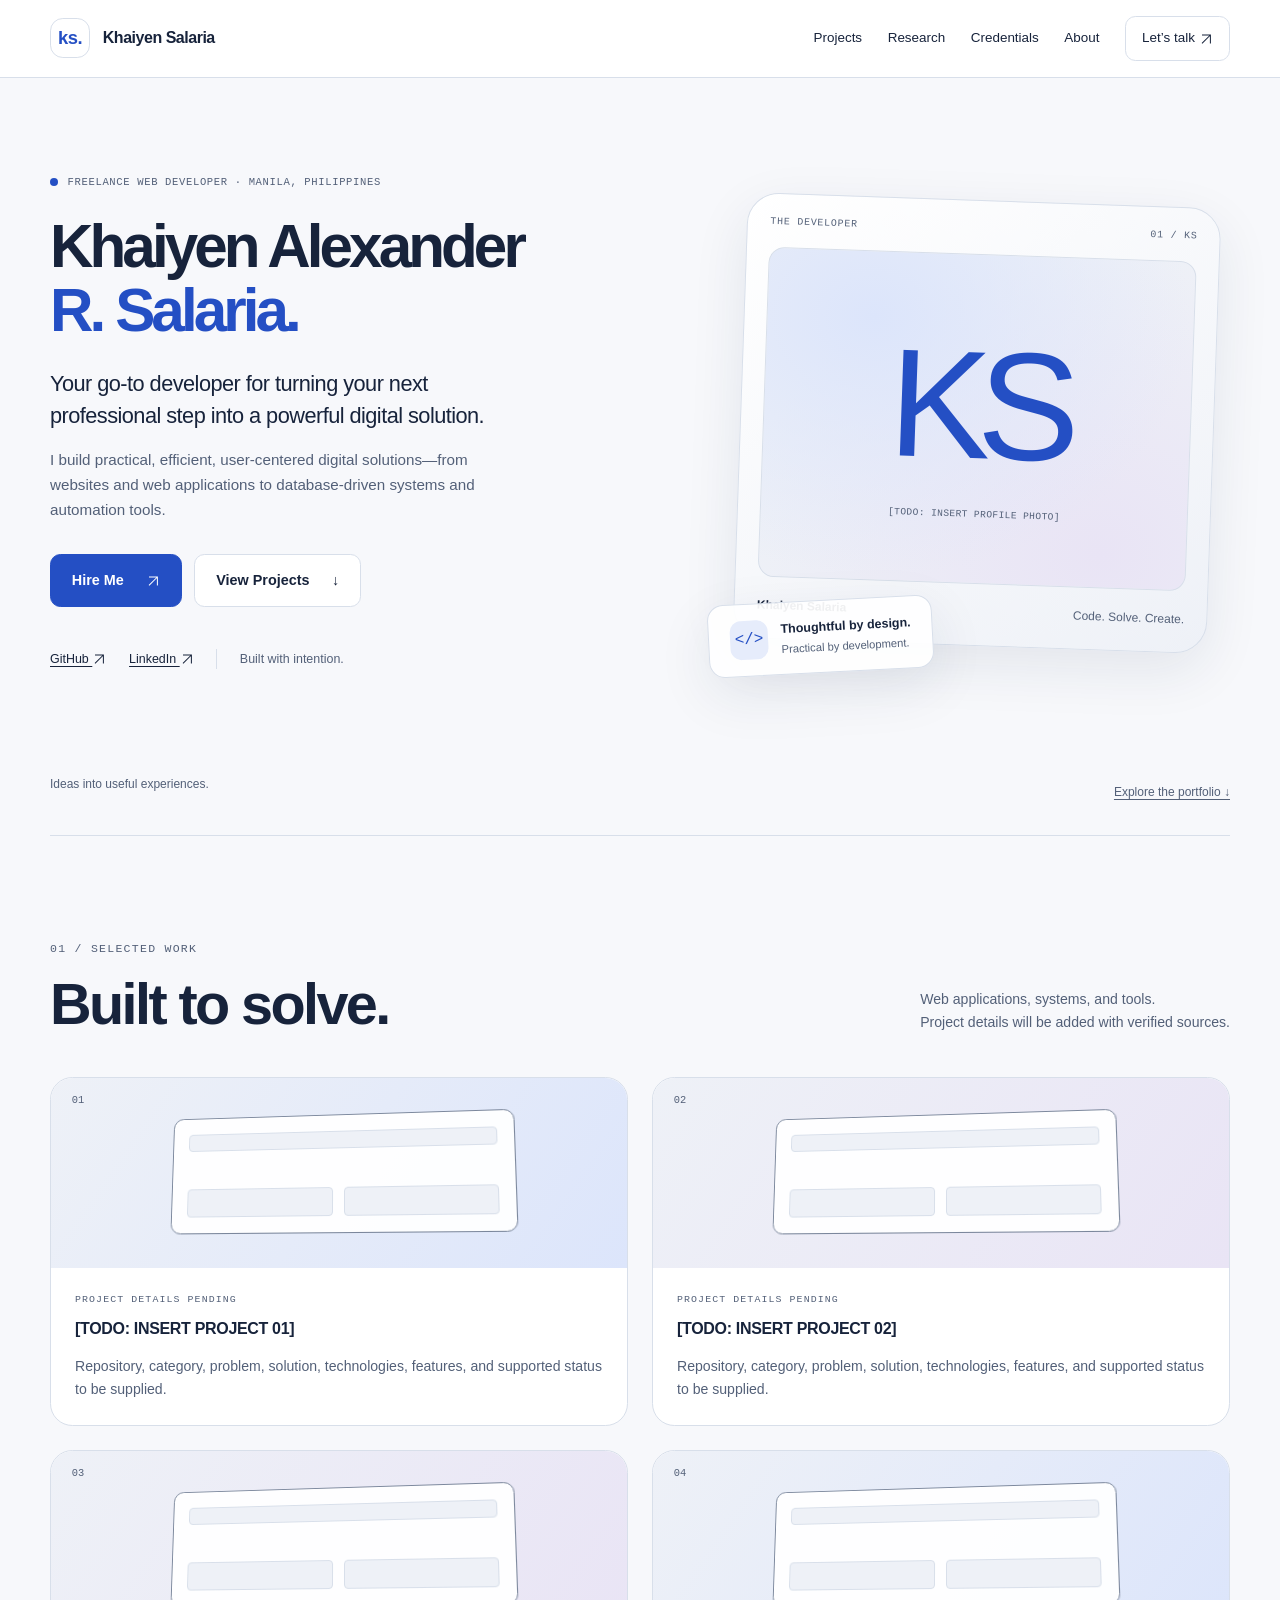
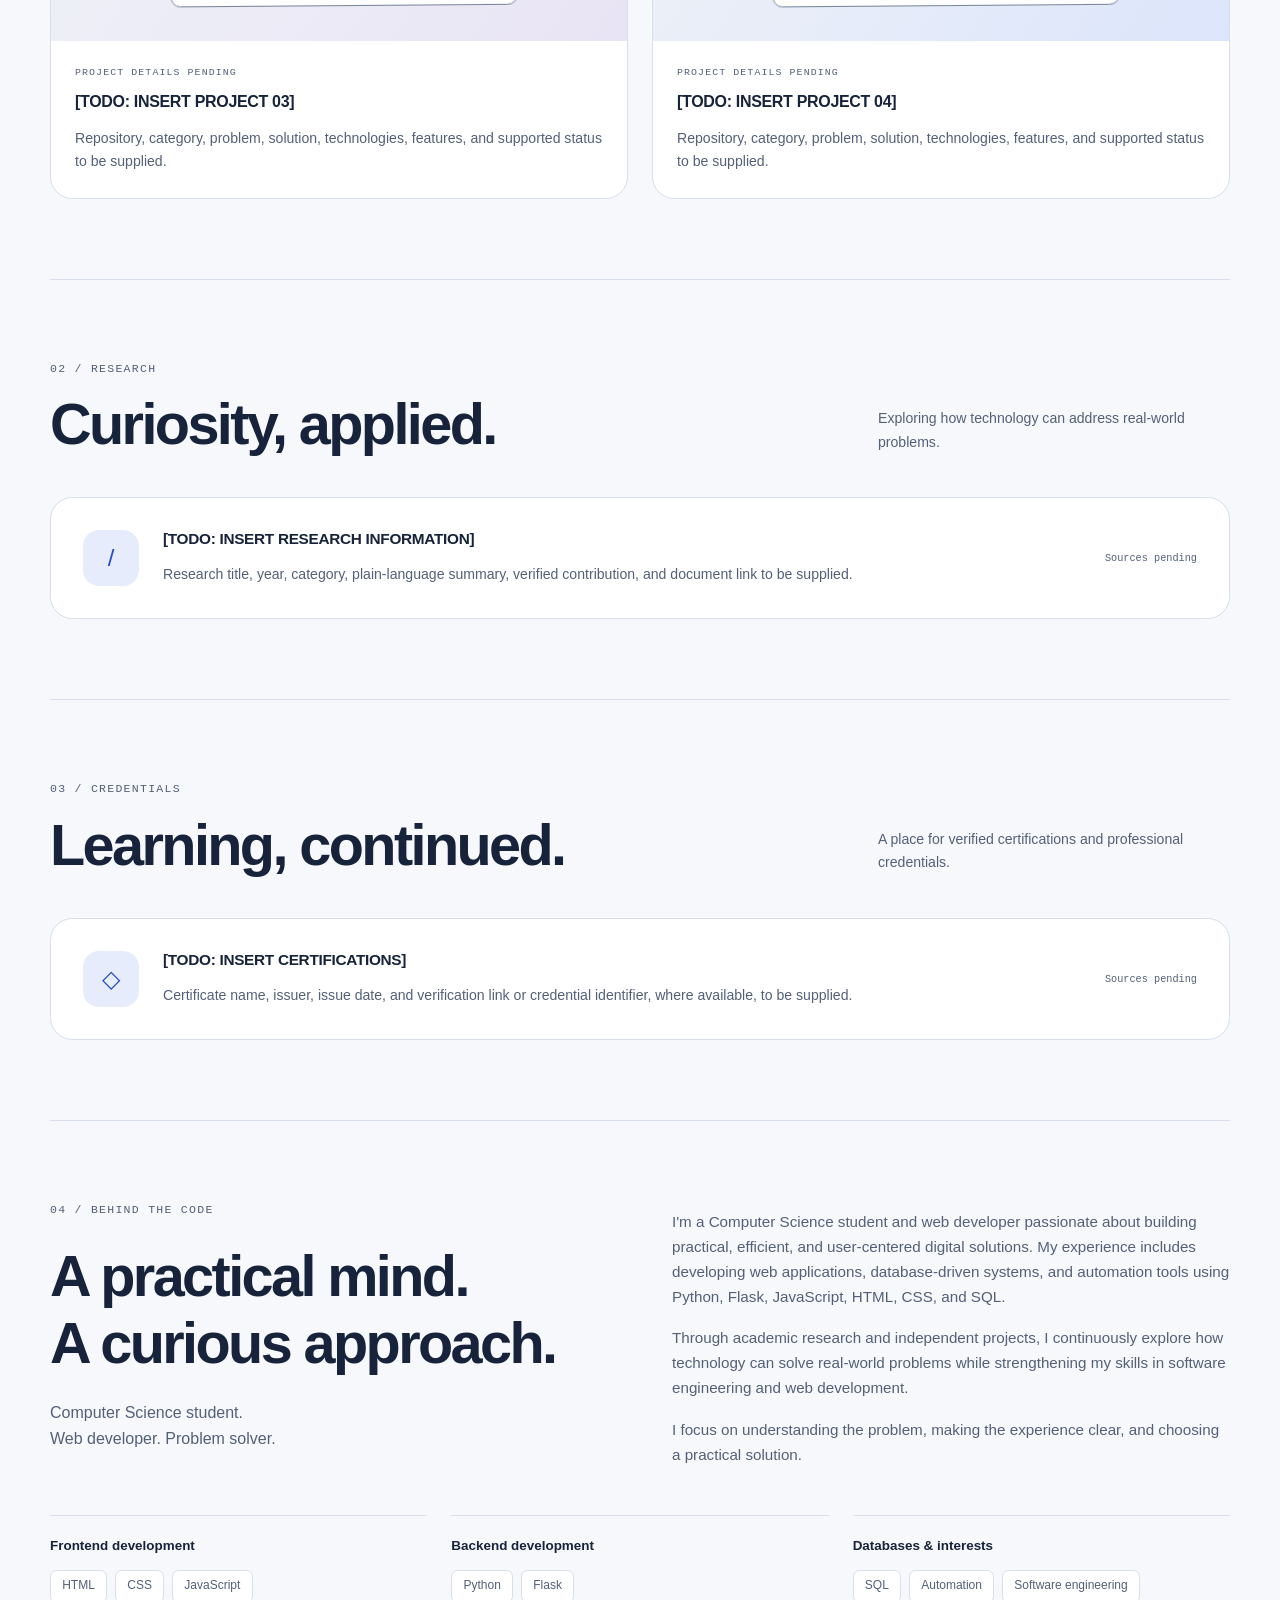
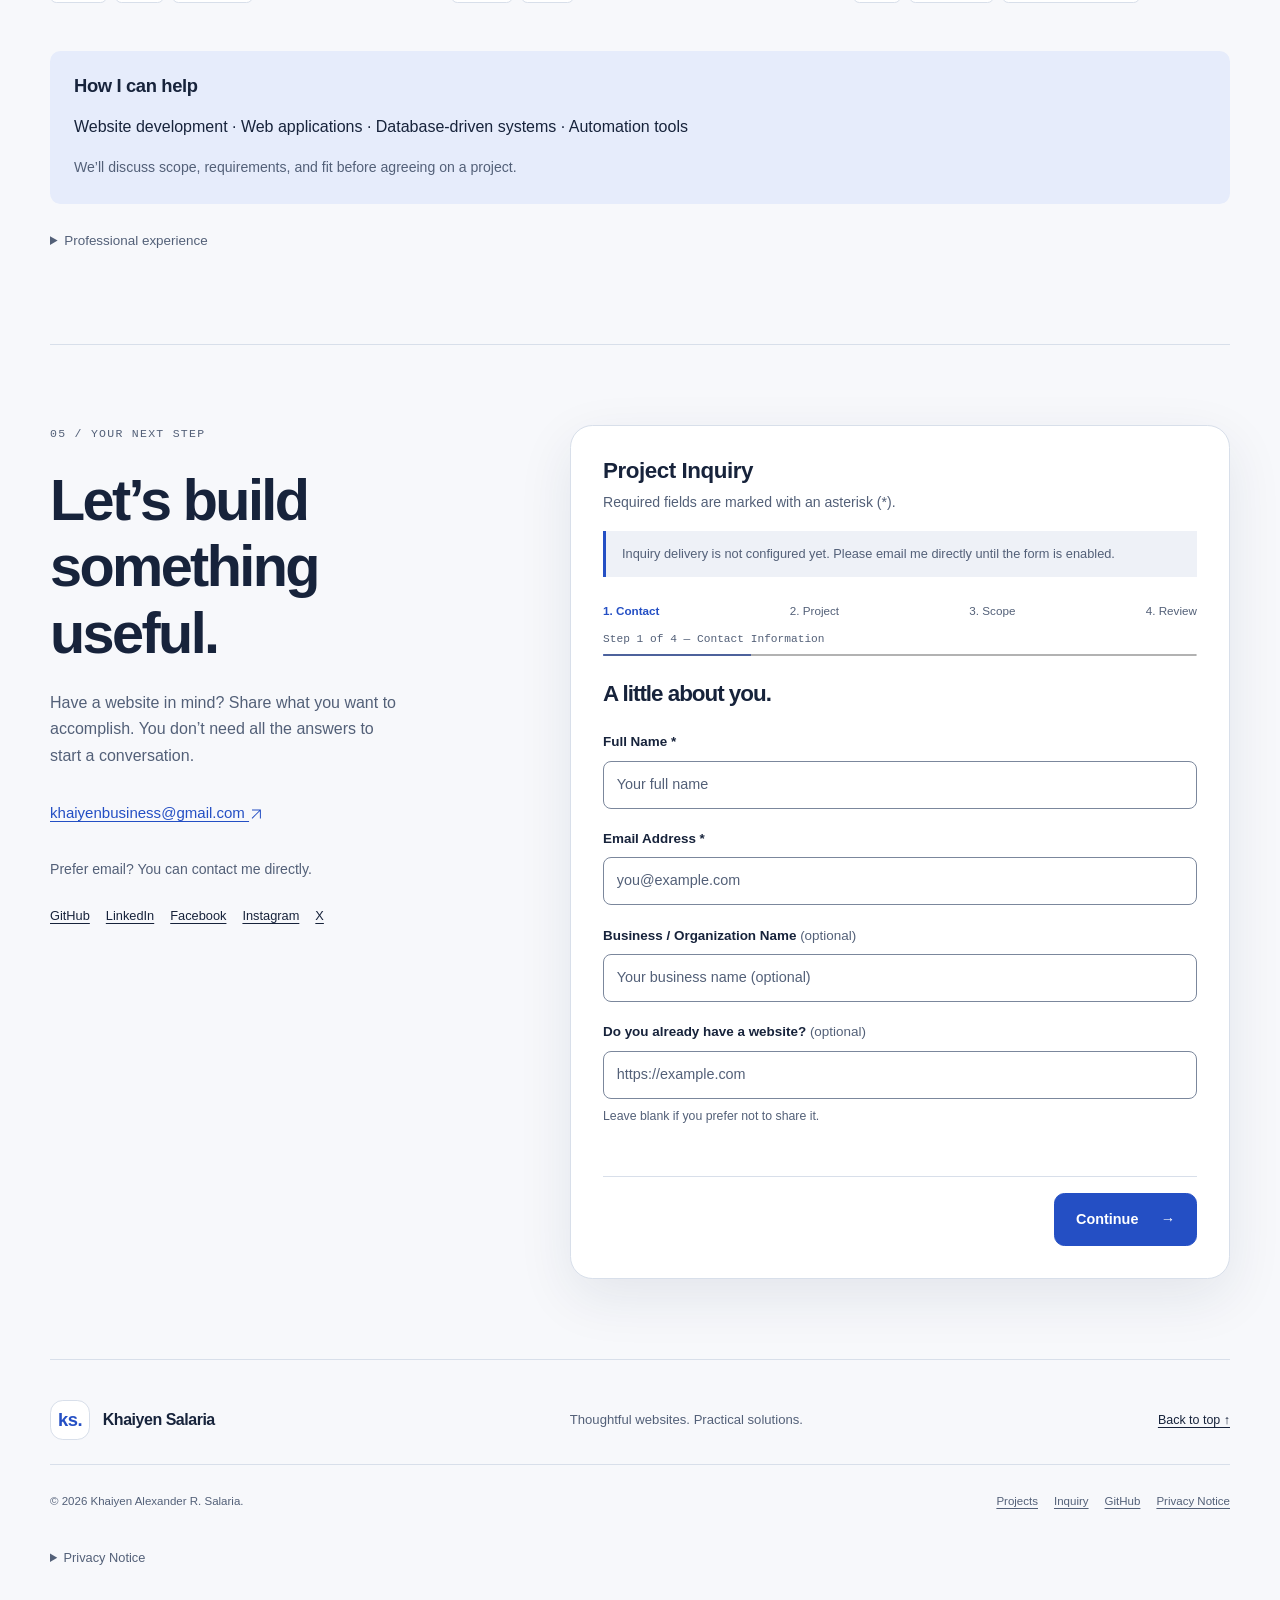
==== index.html @ 23377228 "Build accessible static portfolio and project inquiry workflow" ====
<!doctype html>
<html lang="en">
<head>
  <meta charset="utf-8">
  <meta name="viewport" content="width=device-width, initial-scale=1">
  <meta name="color-scheme" content="light dark">
  <title>Khaiyen Salaria | Freelance Web Developer</title>
  <meta name="description" content="Khaiyen Alexander R. Salaria, freelance web developer in Manila. Explore my technical background and discuss your next website project.">
  <link rel="canonical" href="https://khaiyeniscanadianham.github.io/khaiyensalaria.github.io/">
  <meta property="og:type" content="website">
  <meta property="og:title" content="Khaiyen Salaria | Freelance Web Developer">
  <meta property="og:description" content="Practical, thoughtful digital solutions. Let's discuss your next website project.">
  <meta property="og:url" content="https://khaiyeniscanadianham.github.io/khaiyensalaria.github.io/">
  <meta property="og:image" content="https://khaiyeniscanadianham.github.io/khaiyensalaria.github.io/assets/preview.png">
  <meta property="og:image:width" content="1200">
  <meta property="og:image:height" content="630">
  <meta property="og:image:alt" content="Khaiyen Salaria — Freelance Web Developer, Manila, Philippines">
  <meta name="twitter:card" content="summary_large_image">
  <meta name="twitter:title" content="Khaiyen Salaria | Freelance Web Developer">
  <meta name="twitter:description" content="Practical, thoughtful digital solutions. Let's discuss your next website project.">
  <meta name="twitter:image" content="https://khaiyeniscanadianham.github.io/khaiyensalaria.github.io/assets/preview.png">
  <!-- Add Google Search Console verification only after receiving a real code. -->
  <link rel="icon" href="favicon.svg" type="image/svg+xml">
  <link rel="stylesheet" href="style.css">
  <script src="script.js" defer></script>
  <script type="application/ld+json">
  {"@context":"https://schema.org","@type":"Person","name":"Khaiyen Alexander R. Salaria","jobTitle":"Freelance Web Developer","url":"https://khaiyeniscanadianham.github.io/khaiyensalaria.github.io/","sameAs":["https://github.com/khaiyenIsCanadianHam","https://www.linkedin.com/in/khaiyen-alexander-salaria-117b07363/","https://www.facebook.com/khaiyenalexander08","https://www.instagram.com/khaiyenalexanderr","https://x.com/khaiyensalaria"]}
  </script>
</head>
<body>
  <a class="skip-link" href="#main">Skip to content</a>
  <header class="site-header">
    <nav class="nav-shell" aria-label="Main navigation">
      <a class="brand" href="#hero" aria-label="Khaiyen Salaria, home"><span class="brand-mark" aria-hidden="true">ks.</span><span>Khaiyen Salaria</span></a>
      <button class="menu-toggle" type="button" aria-expanded="false" aria-controls="nav-links" hidden>Menu <span aria-hidden="true">+</span></button>
      <div class="nav-links" id="nav-links">
        <a href="#projects">Projects</a><a href="#research">Research</a><a href="#certifications">Credentials</a><a href="#about">About</a><a class="nav-cta" href="#contact">Let’s talk <svg class="arrow-icon" aria-hidden="true" viewBox="0 0 24 24"><path d="M5 19 19 5M5 5h14v14"/></svg></a>
      </div>
    </nav>
  </header>
  <main id="main">
    <section class="hero section-shell" id="hero" aria-labelledby="hero-title">
      <div class="hero-copy">
        <p class="eyebrow"><span class="status-dot" aria-hidden="true"></span> Freelance Web Developer · Manila, Philippines</p>
        <h1 id="hero-title">Khaiyen Alexander<br><span>R. Salaria.</span></h1>
        <p class="hero-headline">Your go-to developer for turning your next professional step into a powerful digital solution.</p>
        <p class="hero-description">I build practical, efficient, user-centered digital solutions—from websites and web applications to database-driven systems and automation tools.</p>
        <div class="actions"><a class="button primary" href="#contact">Hire Me <svg class="arrow-icon" aria-hidden="true" viewBox="0 0 24 24"><path d="M5 19 19 5M5 5h14v14"/></svg></a><a class="button secondary" href="#projects">View Projects <span aria-hidden="true">↓</span></a></div>
        <div class="hero-links"><a href="https://github.com/khaiyenIsCanadianHam" rel="me">GitHub <svg class="arrow-icon" aria-hidden="true" viewBox="0 0 24 24"><path d="M5 19 19 5M5 5h14v14"/></svg></a><a href="https://www.linkedin.com/in/khaiyen-alexander-salaria-117b07363/" rel="me">LinkedIn <svg class="arrow-icon" aria-hidden="true" viewBox="0 0 24 24"><path d="M5 19 19 5M5 5h14v14"/></svg></a><span>Built with intention.</span></div>
      </div>
      <div class="hero-visual">
        <div class="portrait-frame">
          <div class="portrait-top"><span>THE DEVELOPER</span><span aria-hidden="true">01 / KS</span></div>
          <!-- Replace the monogram below with your supplied portrait; see README. -->
          <div class="portrait-placeholder" aria-label="Profile photo to be added"><span class="portrait-monogram" aria-hidden="true">KS</span><span class="portrait-label">[TODO: INSERT PROFILE PHOTO]</span></div>
          <div class="portrait-caption"><span>Khaiyen Salaria</span><span>Code. Solve. Create.</span></div>
        </div>
        <div class="floating-note"><span class="code-icon" aria-hidden="true">&lt;/&gt;</span><div><strong>Thoughtful by design.</strong><span>Practical by development.</span></div></div>
      </div>
      <div class="hero-bottom"><span>Ideas into useful experiences.</span><a href="#projects">Explore the portfolio <span aria-hidden="true">↓</span></a></div>
    </section>
    <section class="section-shell content-section" id="projects" aria-labelledby="projects-title">
      <div class="section-heading"><div><p class="eyebrow">01 / Selected work</p><h2 id="projects-title">Built to solve.</h2></div><p>Web applications, systems, and tools.<br>Project details will be added with verified sources.</p></div>
      <div class="project-grid">
        <article class="project-card"><div class="project-art" aria-hidden="true"><span>01</span><div class="wireframe"><i></i><i></i><i></i></div></div><div class="card-body"><p class="eyebrow">Project details pending</p><h3>[TODO: INSERT PROJECT 01]</h3><p>Repository, category, problem, solution, technologies, features, and supported status to be supplied.</p></div></article>
        <article class="project-card"><div class="project-art alternate" aria-hidden="true"><span>02</span><div class="wireframe"><i></i><i></i><i></i></div></div><div class="card-body"><p class="eyebrow">Project details pending</p><h3>[TODO: INSERT PROJECT 02]</h3><p>Repository, category, problem, solution, technologies, features, and supported status to be supplied.</p></div></article>
        <article class="project-card"><div class="project-art alternate" aria-hidden="true"><span>03</span><div class="wireframe"><i></i><i></i><i></i></div></div><div class="card-body"><p class="eyebrow">Project details pending</p><h3>[TODO: INSERT PROJECT 03]</h3><p>Repository, category, problem, solution, technologies, features, and supported status to be supplied.</p></div></article>
        <article class="project-card"><div class="project-art" aria-hidden="true"><span>04</span><div class="wireframe"><i></i><i></i><i></i></div></div><div class="card-body"><p class="eyebrow">Project details pending</p><h3>[TODO: INSERT PROJECT 04]</h3><p>Repository, category, problem, solution, technologies, features, and supported status to be supplied.</p></div></article>
      </div>
    </section>
    <section class="section-shell content-section" id="research" aria-labelledby="research-title">
      <div class="section-heading"><div><p class="eyebrow">02 / Research</p><h2 id="research-title">Curiosity, applied.</h2></div><p>Exploring how technology can address real-world problems.</p></div>
      <div class="empty-entry"><span class="entry-icon" aria-hidden="true">/</span><div><h3>[TODO: INSERT RESEARCH INFORMATION]</h3><p>Research title, year, category, plain-language summary, verified contribution, and document link to be supplied.</p></div><span class="entry-note">Sources pending</span></div>
    </section>
    <section class="section-shell content-section" id="certifications" aria-labelledby="certifications-title">
      <div class="section-heading"><div><p class="eyebrow">03 / Credentials</p><h2 id="certifications-title">Learning, continued.</h2></div><p>A place for verified certifications and professional credentials.</p></div>
      <div class="empty-entry"><span class="entry-icon" aria-hidden="true">◇</span><div><h3>[TODO: INSERT CERTIFICATIONS]</h3><p>Certificate name, issuer, issue date, and verification link or credential identifier, where available, to be supplied.</p></div><span class="entry-note">Sources pending</span></div>
    </section>
    <section class="section-shell content-section" id="about" aria-labelledby="about-title">
      <div class="about-grid"><div><p class="eyebrow">04 / Behind the code</p><h2 id="about-title">A practical mind.<br>A curious approach.</h2><p class="about-lead">Computer Science student.<br>Web developer. Problem solver.</p></div><div class="about-copy"><p>I'm a Computer Science student and web developer passionate about building practical, efficient, and user-centered digital solutions. My experience includes developing web applications, database-driven systems, and automation tools using Python, Flask, JavaScript, HTML, CSS, and SQL.</p><p>Through academic research and independent projects, I continuously explore how technology can solve real-world problems while strengthening my skills in software engineering and web development.</p><p>I focus on understanding the problem, making the experience clear, and choosing a practical solution.</p></div></div>
      <div class="skills-grid"><div><h3>Frontend development</h3><ul class="tags"><li>HTML</li><li>CSS</li><li>JavaScript</li></ul></div><div><h3>Backend development</h3><ul class="tags"><li>Python</li><li>Flask</li></ul></div><div><h3>Databases & interests</h3><ul class="tags"><li>SQL</li><li>Automation</li><li>Software engineering</li></ul></div></div>
      <div class="services"><h3>How I can help</h3><p>Website development · Web applications · Database-driven systems · Automation tools</p><p class="muted">We’ll discuss scope, requirements, and fit before agreeing on a project.</p></div>
      <details class="content-note"><summary>Professional experience</summary><p>[TODO: INSERT VERIFIED PROFESSIONAL EXPERIENCE] — roles, organizations, dates, responsibilities, and sources. No employment or client history has been supplied.</p></details>
    </section>
    <section class="section-shell content-section contact-section" id="contact" aria-labelledby="contact-title">
      <div class="contact-intro"><p class="eyebrow">05 / Your next step</p><h2 id="contact-title">Let’s build<br>something useful.</h2><p>Have a website in mind? Share what you want to accomplish. You don’t need all the answers to start a conversation.</p><a class="email-link" href="mailto:khaiyenbusiness@gmail.com">khaiyenbusiness@gmail.com <svg class="arrow-icon" aria-hidden="true" viewBox="0 0 24 24"><path d="M5 19 19 5M5 5h14v14"/></svg></a><p class="muted">Prefer email? You can contact me directly.</p><div class="social-links"><a href="https://github.com/khaiyenIsCanadianHam" rel="me">GitHub</a><a href="https://www.linkedin.com/in/khaiyen-alexander-salaria-117b07363/" rel="me">LinkedIn</a><a href="https://www.facebook.com/khaiyenalexander08" rel="me">Facebook</a><a href="https://www.instagram.com/khaiyenalexanderr" rel="me">Instagram</a><a href="https://x.com/khaiyensalaria" rel="me">X</a></div></div>
      <div class="form-panel">
        <h3 class="form-title">Project Inquiry</h3><p class="muted">Required fields are marked with an asterisk (*).</p>
        <p class="setup-notice" id="setup-notice">If inquiry delivery is unavailable, please email me directly.</p>
        <div class="form-progress" hidden><ol aria-label="Inquiry steps"><li>Contact</li><li>Project</li><li>Scope</li><li>Review</li></ol><p id="step-status" aria-live="polite"></p><progress id="step-progress" max="4" value="1" aria-label="Inquiry progress"></progress></div>
        <form id="inquiry-form" method="POST" action="https://api.web3forms.com/submit">
          <!-- Web3Forms public form key. Replace this placeholder to enable delivery. -->
          <input type="hidden" name="access_key" value="[YOUR_WEB3FORMS_ACCESS_KEY]">
          <input type="hidden" name="subject" value="New Portfolio Project Inquiry">
          <input type="hidden" name="from_name" value="Portfolio Project Inquiries">
          <input type="checkbox" name="botcheck" class="honeypot" tabindex="-1" aria-hidden="true" hidden>
          <fieldset class="form-step" data-step="0"><legend>Step 1 — Contact Information</legend><h4 tabindex="-1" class="step-heading">A little about you.</h4>
            <div class="field"><label for="name">Full Name *</label><input id="name" name="name" type="text" autocomplete="name" maxlength="100" placeholder="Your full name" required></div>
            <div class="field"><label for="email">Email Address *</label><input id="email" name="email" type="email" autocomplete="email" maxlength="254" placeholder="you@example.com" required></div>
            <div class="field"><label for="business_name">Business / Organization Name <span>(optional)</span></label><input id="business_name" name="business_name" type="text" autocomplete="organization" maxlength="150" placeholder="Your business name (optional)"></div>
            <div class="field"><label for="existing_website">Do you already have a website? <span>(optional)</span></label><input id="existing_website" name="existing_website" type="url" maxlength="2048" placeholder="https://example.com" aria-describedby="website-help"><p class="field-help" id="website-help">Leave blank if you prefer not to share it.</p></div>
          </fieldset>
          <fieldset class="form-step" data-step="1"><legend>Step 2 — Project Requirements</legend><h4 tabindex="-1" class="step-heading">What do you have in mind?</h4>
            <div class="field"><label for="project_type">What type of project do you need? *</label><select id="project_type" name="project_type" required><option value="">Select a project type</option><option>New Business / Company Website</option><option>Personal Portfolio Website</option><option>E-commerce / Online Store</option><option>Booking / Scheduling Website</option><option>Custom Web Application</option><option>Existing Website Redesign</option><option>Bug Fixes / Website Maintenance</option><option>Other / Not Sure</option></select><p class="field-help">A custom web application is a website with interactive systems or specialized features.</p></div>
            <div class="field"><label for="project_goal">What is the main goal of your project? <span>(optional)</span></label><select id="project_goal" name="project_goal"><option value="">Select a goal (optional)</option><option>Establish an online presence</option><option>Attract customers and inquiries</option><option>Sell products or services</option><option>Accept reservations or appointments</option><option>Display a portfolio or professional work</option><option>Improve an existing website</option><option>Build a custom business system</option><option>Other / Not Sure</option></select></div>
            <fieldset class="feature-group"><legend>Which features might your website need? (optional)</legend><div class="checkbox-grid">
              <label><input type="checkbox" name="requested_features" value="Contact Form"> Contact Form</label><label><input type="checkbox" name="requested_features" value="Product or Service Catalog"> Product or Service Catalog</label><label><input type="checkbox" name="requested_features" value="Admin Dashboard / Content Management"> Admin Dashboard / Content Management</label><label><input type="checkbox" name="requested_features" value="User Registration and Login"> User Registration and Login</label><label><input type="checkbox" name="requested_features" value="Online Payments"> Online Payments</label><label><input type="checkbox" name="requested_features" value="Booking / Scheduling System"> Booking / Scheduling System</label><label><input type="checkbox" name="requested_features" value="Blog / News Section"> Blog / News Section</label><label><input type="checkbox" name="requested_features" value="Google Maps Integration"> Google Maps Integration</label><label><input type="checkbox" name="requested_features" value="Social Media Integration"> Social Media Integration</label><label><input type="checkbox" name="requested_features" value="Custom Third-Party Integrations"> Custom Third-Party Integrations</label><label><input type="checkbox" name="requested_features" value="Other / Not Sure"> Other / Not Sure</label>
            </div></fieldset>
            <!-- Conditional fields begin disabled; JS enables only the selected category. -->
            <div class="conditional" data-project="E-commerce / Online Store" hidden><div class="field"><label for="product_count">Approximately how many products? <span>(optional)</span></label><input id="product_count" name="product_count" type="number" min="0" max="1000000" disabled></div><div class="field"><label for="online_checkout">Will customers need online checkout? <span>(optional)</span></label><select id="online_checkout" name="online_checkout" disabled><option value="">Select (optional)</option><option>Yes</option><option>No</option><option>Not sure</option></select></div></div>
            <div class="conditional" data-project="Existing Website Redesign" hidden><div class="field"><label for="redesign_problems">What problems do you want to fix? <span>(optional)</span></label><textarea id="redesign_problems" name="redesign_problems" rows="3" maxlength="2000" disabled></textarea></div></div>
            <div class="conditional" data-project="Booking / Scheduling Website" hidden><div class="field"><label for="booking_details">What appointments or reservations should customers book? <span>(optional)</span></label><textarea id="booking_details" name="booking_details" rows="3" maxlength="2000" disabled></textarea></div></div>
            <div class="conditional" data-project="Custom Web Application" hidden><div class="field"><label for="application_details">What should users be able to do inside the application? <span>(optional)</span></label><textarea id="application_details" name="application_details" rows="3" maxlength="2000" disabled></textarea></div></div>
            <div class="conditional" data-project="Bug Fixes / Website Maintenance" hidden><div class="field"><label for="maintenance_issue">What issue are you experiencing? <span>(optional)</span></label><textarea id="maintenance_issue" name="maintenance_issue" rows="3" maxlength="2000" disabled></textarea></div><div class="field"><label for="live_impact">Is the problem affecting your live website? <span>(optional)</span></label><select id="live_impact" name="live_impact" disabled><option value="">Select (optional)</option><option>Yes</option><option>No</option><option>Not sure</option></select></div></div>
            <noscript><p class="field-help">Please include any category-specific requirements in your project description below.</p></noscript>
          </fieldset>
          <fieldset class="form-step" data-step="2"><legend>Step 3 — Budget and Timeline</legend><h4 tabindex="-1" class="step-heading">Let’s understand the scope.</h4>
            <div class="field"><label for="estimated_budget">What is your approximate budget? <span>(optional)</span></label><select id="estimated_budget" name="estimated_budget" aria-describedby="budget-help"><option value="">Select a range (optional)</option><option>Below ₱5,000</option><option>₱5,000–₱10,000</option><option>₱10,001–₱20,000</option><option>₱20,001–₱50,000</option><option>Above ₱50,000</option><option>Not Sure / Need a Quotation</option></select><p class="field-help" id="budget-help">This helps me recommend a solution that fits your budget. It does not determine the final project price.</p></div>
            <div class="field"><label for="timeline">When would you like your project completed? <span>(optional)</span></label><select id="timeline" name="timeline" aria-describedby="timeline-help"><option value="">Select a timeline (optional)</option><option>As soon as possible</option><option>Within 2–4 weeks</option><option>Within 1–2 months</option><option>Within 3 months</option><option>Flexible / No fixed deadline</option><option>Just exploring options</option></select><p class="field-help" id="timeline-help">Your preference helps us plan; delivery dates are agreed after discussing scope.</p></div>
            <div class="field"><label for="message">Tell me about your project *</label><textarea id="message" name="message" rows="6" maxlength="5000" placeholder="Describe your business, the website you have in mind, its intended users, and anything else I should know." aria-describedby="message-help" required></textarea><p class="field-help" id="message-help">You don't need technical knowledge. Just explain what you want your website to accomplish.</p></div>
          </fieldset>
          <fieldset class="form-step" data-step="3"><legend>Step 4 — Review and Submit</legend><h4 tabindex="-1" class="step-heading">Ready for a conversation?</h4><p>Check your details. Use Previous to make any changes.</p><dl id="inquiry-review" class="review-summary"></dl><noscript><p>Review your answers in the sections above before submitting.</p></noscript>
            <label class="privacy-check"><input id="privacy_acknowledgment" type="checkbox" name="privacy_acknowledgment" value="I have read the Privacy Notice and understand how my inquiry is used." required><span>I have read the <a href="#privacy">Privacy Notice</a> and understand that my submitted information will be used to review and respond to my inquiry. *</span></label>
            <div class="native-submit"><button class="button primary" type="submit">Submit Project Inquiry <svg class="arrow-icon" aria-hidden="true" viewBox="0 0 24 24"><path d="M5 19 19 5M5 5h14v14"/></svg></button></div>
          </fieldset>
          <div class="step-controls" hidden><button class="button secondary" id="previous-step" type="button">Previous</button><button class="button primary" id="next-step" type="button">Continue <span aria-hidden="true">→</span></button><button class="button primary" id="submit-inquiry" type="submit" hidden disabled>Submit Project Inquiry <svg class="arrow-icon" aria-hidden="true" viewBox="0 0 24 24"><path d="M5 19 19 5M5 5h14v14"/></svg></button></div>
          <p id="form-status" class="form-status" role="status" aria-live="polite" aria-atomic="true" tabindex="-1"></p>
        </form>
      </div>
    </section>
  </main>
  <footer class="site-footer section-shell"><div class="footer-top"><a class="brand" href="#hero"><span class="brand-mark" aria-hidden="true">ks.</span><span>Khaiyen Salaria</span></a><p>Thoughtful websites. Practical solutions.</p><a href="#hero">Back to top ↑</a></div><div class="footer-bottom"><p>© <span id="copyright-year">2026</span> Khaiyen Alexander R. Salaria.</p><div><a href="#projects">Projects</a><a href="#contact">Inquiry</a><a href="https://github.com/khaiyenIsCanadianHam" rel="me">GitHub</a><a href="#privacy">Privacy Notice</a></div></div>
    <details id="privacy" class="privacy-notice"><summary>Privacy Notice</summary><div><h2>Your inquiry and your privacy</h2><p>This site collects the contact details and project information you choose to submit so Khaiyen Alexander R. Salaria can evaluate and respond to your inquiry. Please do not include passwords, payment details, or sensitive personal information.</p><p>When enabled, Web3Forms processes the submitted information and forwards it to my professional email. Read <a href="https://web3forms.com/privacy">Web3Forms’ privacy policy</a> for details about their processing. Normal hosting and service logs may also be processed by GitHub Pages and Web3Forms.</p><p>The website does not use analytics or store inquiry details in your browser. Entries remain on the page until submission succeeds, you reload, or you close the page. Sent inquiries are handled in my email account for review and follow-up. You can request access, correction, or deletion by contacting <a href="mailto:khaiyenbusiness@gmail.com">khaiyenbusiness@gmail.com</a>. There is no newsletter enrollment.</p><p>[TODO: INSERT INQUIRY RETENTION PERIOD AND ANY ADDITIONAL APPLICABLE PRIVACY DETAILS]</p></div></details>
  </footer>
</body>
</html>
---- style.css ----
/* Personal interpretation of the supplied principles; no official palette was supplied. */
:root {
  color-scheme: light dark;
  --bg: #f7f8fb; --surface: #ffffff; --surface-soft: #eef1f7;
  --ink: #17233b; --muted: #536078; --accent: #244fc4; --accent-hover: #193ca0;
  --accent-soft: #e6ecfb; --on-accent: #ffffff; --line: #d8dfea; --control-line: #7b879c;
  --glass: rgb(255 255 255 / 93%); --shadow-color: rgb(24 43 81 / 9%);
  --glow: #dce5fb; --glow-secondary: #e9e4f5; --error: #a92332; --success: #166143;
  --transparent: transparent; --focus: #c34c00;
  --font: -apple-system, BlinkMacSystemFont, "Segoe UI", sans-serif;
  --mono: "SFMono-Regular", Consolas, "Liberation Mono", monospace;
  --space-1: .5rem; --space-2: 1rem; --space-3: 1.5rem; --space-4: 2rem;
  --space-5: 3rem; --space-6: 5rem; --space-7: 7rem;
  --radius-sm: .65rem; --radius: 1.4rem; --radius-lg: 2rem;
  --shadow: 0 18px 55px var(--shadow-color); --ease: cubic-bezier(.2,.7,.2,1); --duration: 180ms;
}
@media (prefers-color-scheme: dark) {
  :root {
    --bg: #101622; --surface: #182131; --surface-soft: #202c41;
    --ink: #edf1fa; --muted: #b3bfd3; --accent: #a7bfff; --accent-hover: #c8d7ff;
    --accent-soft: #293b61; --on-accent: #112449; --line: #364258; --control-line: #8593ab;
    --glass: rgb(24 33 49 / 94%); --shadow-color: rgb(0 0 0 / 20%);
    --glow: #233759; --glow-secondary: #322d49; --error: #ffacb7; --success: #8cdeba; --focus: #ffd08c;
  }
}
* { box-sizing: border-box; }
html { scroll-behavior: smooth; scroll-padding-top: 7rem; }
body { margin: 0; background: var(--bg); color: var(--ink); font: 1rem/1.65 var(--font); -webkit-font-smoothing: antialiased; }
[hidden] { display: none !important; }
a { color: inherit; text-underline-offset: .22em; }
a:hover { color: var(--accent); }
button, input, select, textarea { font: inherit; }
button, select, input[type="checkbox"] { cursor: pointer; }
button { color: inherit; }
:focus-visible { outline: 3px solid var(--focus); outline-offset: 5px; }
::selection { background: var(--accent-soft); color: var(--ink); }
h1, h2, h3, h4, p { margin-top: 0; }
h1, h2, h3, h4 { line-height: 1.15; letter-spacing: -.045em; }
h2 { font-size: clamp(2.25rem, 4.5vw, 3.75rem); font-weight: 650; margin-bottom: 0; }
h3 { font-size: 1.15rem; letter-spacing: -.02em; }
p { margin-bottom: 1rem; }
.section-shell { width: min(1180px, calc(100% - 3rem)); margin-inline: auto; }
.muted { color: var(--muted); font-size: .88rem; }
.eyebrow { font: 500 .72rem/1.6 var(--mono); text-transform: uppercase; letter-spacing: .11em; color: var(--muted); margin-bottom: 1.5rem; }
.skip-link { position: fixed; z-index: 20; left: 1rem; top: -5rem; padding: 1rem; background: var(--surface); }
.skip-link:focus { top: 1rem; }
.site-header { position: sticky; top: 0; z-index: 10; padding-block: 1rem; background: var(--glass); border-bottom: 1px solid var(--line); }
@supports (backdrop-filter: blur(12px)) { .site-header { backdrop-filter: blur(12px); } }
.nav-shell { width: min(1180px, calc(100% - 3rem)); margin-inline: auto; display: flex; align-items: center; justify-content: space-between; gap: 1rem; }
.brand { display: inline-flex; gap: .8rem; align-items: center; text-decoration: none; font-weight: 650; letter-spacing: -.03em; white-space: nowrap; }
.brand-mark { display: grid; place-items: center; width: 2.5rem; height: 2.5rem; border: 1px solid var(--line); border-radius: .8rem; font-size: 1.15rem; background: var(--surface); color: var(--accent); }
.nav-links { display: flex; align-items: center; gap: 1.6rem; font-size: .84rem; }
.nav-links a { padding-block: .65rem; text-decoration: none; }
.nav-links a:hover, .nav-links a[aria-current="location"] { color: var(--accent); text-decoration: underline; }
.nav-links .nav-cta { border: 1px solid var(--line); padding: .65rem 1rem; border-radius: var(--radius-sm); background: var(--surface); }
.nav-cta span { margin-left: .7rem; }
.arrow-icon { width: .9rem; height: .9rem; flex-shrink: 0; fill: none; stroke: currentColor; stroke-width: 1.7; vertical-align: middle; }
.menu-toggle { min-height: 44px; background: var(--surface); border: 1px solid var(--line); border-radius: var(--radius-sm); padding: .5rem 1rem; }
.hero { display: grid; grid-template-columns: 1.22fr 1fr; gap: 3.5rem; align-items: center; padding-top: 6rem; padding-bottom: 1.5rem; }
.hero .eyebrow { display: flex; align-items: center; gap: .6rem; font-size: .66rem; letter-spacing: .06em; }
.status-dot { width: .5rem; height: .5rem; flex-shrink: 0; border-radius: 50%; background: var(--accent); }
h1 { font-size: clamp(2.5rem, 4.7vw, 4.3rem); font-weight: 650; line-height: 1.06; margin-bottom: 1.6rem; letter-spacing: -.065em; }
h1 span { color: var(--accent); }
.hero-headline { max-width: 28rem; font-size: clamp(1.15rem, 1.7vw, 1.45rem); line-height: 1.45; letter-spacing: -.025em; }
.hero-description { color: var(--muted); font-size: .95rem; max-width: 28rem; }
.actions { display: flex; flex-wrap: wrap; gap: .75rem; margin-top: 2rem; }
.button { display: inline-flex; align-items: center; justify-content: center; gap: 1.4rem; padding: .85rem 1.3rem; min-height: 48px; border-radius: var(--radius-sm); border: 1px solid var(--line); font-size: .9rem; font-weight: 600; text-decoration: none; transition: background var(--duration) var(--ease), transform var(--duration) var(--ease); }
.button.primary { background: var(--accent); border-color: var(--accent); color: var(--on-accent); }
.button.primary:hover { background: var(--accent-hover); border-color: var(--accent-hover); }
.button.secondary { background: var(--surface); color: var(--ink); }
.button.secondary:hover { background: var(--surface-soft); }
.button:active { transform: translateY(1px); }
.button:disabled { opacity: .65; cursor: not-allowed; }
.hero-links { display: flex; gap: 1.4rem; align-items: center; margin-top: 2rem; font-size: .78rem; }
.hero-links a { padding-block: .6rem; }
.hero-links > span { color: var(--muted); padding-left: 1.4rem; border-left: 1px solid var(--line); }
.hero-visual { position: relative; padding: 1.5rem 1rem 2rem; }
.portrait-frame { background: linear-gradient(145deg, var(--surface), var(--surface-soft)); border: 1px solid var(--line); box-shadow: var(--shadow); border-radius: var(--radius-lg); padding: 1.4rem; transform: rotate(2deg); }
.portrait-top { display: flex; justify-content: space-between; gap: 1rem; color: var(--muted); font: .62rem var(--mono); letter-spacing: .08em; }
.portrait-placeholder { min-height: 330px; display: flex; flex-direction: column; justify-content: center; align-items: center; gap: 1rem; position: relative; margin-block: 1.2rem; border: 1px solid var(--line); border-radius: 1rem; background: radial-gradient(ellipse at 25% 20%, var(--glow), var(--transparent) 70%), radial-gradient(ellipse at 80% 90%, var(--glow-secondary), var(--surface-soft) 75%); }
.portrait-monogram { font-weight: 500; font-size: clamp(6rem, 12vw, 11rem); line-height: 1.15; letter-spacing: -.09em; color: var(--accent); }
.portrait-label { font: .6rem var(--mono); color: var(--muted); letter-spacing: .04em; text-align: center; }
.portrait-caption { display: flex; flex-wrap: wrap; justify-content: space-between; gap: .5rem; font-size: .75rem; }
.portrait-caption span:first-child { font-weight: 650; }
.portrait-caption span:last-child { color: var(--muted); }
.profile-photo { display: block; width: 100%; height: auto; aspect-ratio: 4 / 5; object-fit: cover; border-radius: 1rem; }
.floating-note { display: flex; gap: .8rem; align-items: center; padding: 1rem 1.3rem; border: 1px solid var(--line); border-radius: 1rem; background: var(--glass); box-shadow: var(--shadow); position: absolute; left: -1rem; bottom: .25rem; transform: rotate(-3deg); }
.floating-note strong, .floating-note div > span { display: block; font-size: .78rem; }
.floating-note div > span { color: var(--muted); font-size: .7rem; }
.code-icon { display: grid; place-items: center; width: 2.4rem; height: 2.4rem; color: var(--accent); background: var(--accent-soft); border-radius: .7rem; font-family: var(--mono); }
.hero-bottom { grid-column: 1 / -1; display: flex; justify-content: space-between; gap: 1rem; border-bottom: 1px solid var(--line); padding-block: 2.5rem 1.5rem; font-size: .75rem; color: var(--muted); }
.hero-bottom a { padding-block: .5rem; }
.content-section { padding-block: var(--space-6); border-bottom: 1px solid var(--line); }
.section-heading { display: flex; align-items: end; justify-content: space-between; gap: 2rem; margin-bottom: 2.5rem; }
.section-heading .eyebrow { margin-bottom: .8rem; }
.section-heading > p { max-width: 22rem; color: var(--muted); font-size: .88rem; margin-bottom: .2rem; }
.project-grid { display: grid; grid-template-columns: repeat(2, minmax(0,1fr)); gap: 1.5rem; }
.project-card { border: 1px solid var(--line); border-radius: var(--radius); overflow: hidden; background: var(--surface); }
.project-art { min-height: 190px; padding: 1.3rem; background: linear-gradient(125deg,var(--surface-soft),var(--glow)); position: relative; display: grid; place-items: center; }
.project-art.alternate { background: linear-gradient(125deg,var(--surface-soft),var(--glow-secondary)); }
.project-art > span { position: absolute; left: 1.3rem; top: 1rem; font: .65rem var(--mono); color: var(--muted); }
.wireframe { width: 65%; height: 120px; border: 1px solid var(--control-line); border-radius: .65rem; display: grid; grid-template-columns: 1fr 1fr; gap: .7rem; padding: 1rem; transform: perspective(700px) rotateX(8deg) rotateY(-8deg); background: var(--glass); }
.wireframe i { border: 1px solid var(--line); background: var(--surface-soft); border-radius: .25rem; }
.wireframe i:first-child { grid-column: 1/-1; height: 18px; }
.card-body { padding: 1.5rem; }
.card-body .eyebrow { font-size: .62rem; margin-bottom: .75rem; }
.card-body h3 { font-size: 1rem; overflow-wrap: anywhere; }
.card-body p:last-child { font-size: .88rem; color: var(--muted); margin-bottom: 0; }
.empty-entry { display: flex; gap: 1.5rem; align-items: center; background: var(--surface); border: 1px solid var(--line); border-radius: var(--radius); padding: 2rem; }
.entry-icon { display: grid; place-items: center; flex-shrink: 0; width: 3.5rem; height: 3.5rem; border-radius: 1rem; color: var(--accent); background: var(--accent-soft); font-size: 1.5rem; }
.empty-entry h3 { font-size: .96rem; overflow-wrap: anywhere; }
.empty-entry p { color: var(--muted); font-size: .88rem; margin-bottom: 0; }
.entry-note { flex-shrink: 0; margin-left: auto; font: .64rem var(--mono); color: var(--muted); }
.about-grid { display: grid; grid-template-columns: 1fr 1fr; gap: 4rem; }
.about-lead { color: var(--muted); margin-top: 1.5rem; }
.about-copy { font-size: .95rem; color: var(--muted); padding-top: .5rem; }
.skills-grid { display: grid; grid-template-columns: repeat(3,minmax(0,1fr)); gap: 1.5rem; margin-top: 2rem; }
.skills-grid > div { border-top: 1px solid var(--line); padding-top: 1.4rem; }
.skills-grid h3 { font-size: .84rem; letter-spacing: 0; }
.tags { display: flex; gap: .5rem; flex-wrap: wrap; list-style: none; padding: 0; }
.tags li { padding: .35rem .7rem; background: var(--surface); border: 1px solid var(--line); border-radius: .4rem; font-size: .75rem; color: var(--muted); }
.services { margin-top: 2rem; padding: 1.5rem; background: var(--accent-soft); border-radius: var(--radius-sm); }
.services p:last-child { margin-bottom: 0; }
.content-note { margin-top: 1rem; color: var(--muted); font-size: .84rem; }
summary { cursor: pointer; min-height: 44px; padding-block: .65rem; }
.contact-section { display: grid; grid-template-columns: .8fr 1.2fr; align-items: start; gap: 5rem; }
.contact-intro > p:not(.eyebrow) { max-width: 22rem; color: var(--muted); margin-top: 1.5rem; }
.email-link { display: inline-block; font-size: .94rem; color: var(--accent); overflow-wrap: anywhere; margin-top: .5rem; padding-block: .5rem; }
.social-links { display: flex; flex-wrap: wrap; gap: .5rem 1rem; font-size: .8rem; }
.social-links a { padding-block: .5rem; }
.form-panel { background: var(--surface); border: 1px solid var(--line); box-shadow: var(--shadow); border-radius: var(--radius); padding: 2rem; }
.form-title { font-size: 1.4rem; margin-bottom: .5rem; }
.setup-notice { background: var(--surface-soft); padding: .8rem 1rem; border-left: 3px solid var(--accent); font-size: .8rem; color: var(--muted); }
.form-progress { padding-block: .5rem 1.5rem; }
.form-progress ol { display: flex; justify-content: space-between; gap: .5rem; list-style: none; padding: 0; margin: 0; counter-reset: steps; font-size: .73rem; color: var(--muted); }
.form-progress li { counter-increment: steps; }
.form-progress li::before { content: counter(steps) ". "; }
.form-progress li[aria-current="step"] { font-weight: 700; color: var(--accent); }
#step-status { font: .7rem var(--mono); color: var(--muted); margin: .75rem 0 .5rem; }
progress { width: 100%; height: .3rem; display: block; accent-color: var(--accent); }
progress::-webkit-progress-bar { background: var(--surface-soft); border-radius: 1rem; }
progress::-webkit-progress-value { background: var(--accent); border-radius: 1rem; }
fieldset { border: 0; padding: 0; margin: 0 0 2rem; min-width: 0; }
legend { font-size: .75rem; color: var(--muted); margin-bottom: 1rem; }
.enhanced .form-step > legend { position: absolute; width: 1px; height: 1px; overflow: hidden; clip-path: inset(50%); }
.step-heading { font-size: 1.4rem; margin-bottom: 1.5rem; }
.field { margin-bottom: 1.2rem; }
.field label { display: block; font-size: .84rem; font-weight: 600; margin-bottom: .45rem; }
.field label span { font-weight: 400; color: var(--muted); }
input:not([type="checkbox"]), select, textarea { width: 100%; min-height: 48px; border: 1px solid var(--control-line); border-radius: .5rem; background: var(--surface); color: var(--ink); padding: .7rem .8rem; font-size: .9rem; }
select { padding-right: 2rem; }
textarea { resize: vertical; }
input::placeholder, textarea::placeholder { color: var(--muted); opacity: 1; }
input[type="checkbox"] { width: 1.15rem; height: 1.15rem; accent-color: var(--accent); flex-shrink: 0; margin: .2rem .4rem 0 0; }
.field-help { color: var(--muted); font-size: .77rem; line-height: 1.5; margin: .5rem 0 0; }
.field-error { color: var(--error); font-size: .8rem; margin-top: .4rem; margin-bottom: 0; }
[aria-invalid="true"] { border-color: var(--error) !important; }
.feature-group legend { font-weight: 600; color: var(--ink); font-size: .84rem; }
.checkbox-grid { display: grid; gap: .35rem; }
.checkbox-grid label { display: flex; align-items: start; padding: .5rem .65rem; background: var(--surface-soft); border-radius: .4rem; font-size: .8rem; min-height: 44px; cursor: pointer; }
.conditional { padding: 1rem; border: 1px solid var(--line); background: var(--surface-soft); border-radius: .5rem; margin-bottom: 1.5rem; }
.conditional .field:last-child { margin-bottom: 0; }
.step-controls { display: flex; justify-content: space-between; gap: 1rem; padding-top: 1rem; border-top: 1px solid var(--line); }
.step-controls .primary { margin-left: auto; }
.review-summary { margin: 1.5rem 0; }
.review-summary dt { font-size: .75rem; color: var(--muted); margin-top: .9rem; }
.review-summary dd { margin: .2rem 0 0; font-size: .9rem; overflow-wrap: anywhere; white-space: pre-wrap; }
.privacy-check { display: flex; gap: .4rem; font-size: .8rem; padding-block: .5rem; }
.privacy-check a { color: var(--accent); }
.form-status { margin: 1rem 0 0; font-size: .84rem; overflow-wrap: anywhere; }
.form-status:empty { margin: 0; }
.form-status[data-state="error"] { color: var(--error); }
.form-status[data-state="success"] { color: var(--success); }
.site-footer { padding-block: 2.5rem; }
.footer-top, .footer-bottom { display: flex; justify-content: space-between; align-items: center; gap: 1rem; }
.footer-top { padding-bottom: 1.5rem; border-bottom: 1px solid var(--line); }
.footer-top p { color: var(--muted); font-size: .82rem; margin: 0; }
.footer-top > a:last-child { font-size: .78rem; padding-block: .5rem; }
.footer-bottom { padding-block: 1rem; color: var(--muted); font-size: .72rem; }
.footer-bottom p { margin: 0; }
.footer-bottom div { display: flex; flex-wrap: wrap; gap: 1rem; }
.footer-bottom a { padding-block: .65rem; }
.privacy-notice { font-size: .8rem; color: var(--muted); }
.privacy-notice > div { padding-block: 1rem; max-width: 48rem; }
.privacy-notice h2 { font-size: 1.5rem; margin-bottom: 1rem; }
.error-page { min-height: 75vh; display: flex; flex-direction: column; justify-content: center; align-items: start; gap: 1rem; padding-block: 4rem; }
.error-page h1 { max-width: 45rem; }
@media (max-width: 960px) {
  .hero { gap: 2rem; padding-top: 4rem; } .portrait-placeholder { min-height: 290px; }
  .hero-links > span { display: none; } .nav-links { gap: 1rem; }
  .contact-section { gap: 2rem; grid-template-columns: .75fr 1.25fr; }
  .form-panel { padding: 1.5rem; } .entry-note { display: none; }
}
@media (max-width: 760px) {
  html { scroll-padding-top: 6rem; }
  .nav-shell { flex-wrap: wrap; } .nav-links { flex-basis: 100%; flex-wrap: wrap; justify-content: center; gap: .35rem 1.2rem; }
  .enhanced-nav .nav-links { display: none; } .enhanced-nav .nav-links.is-open { display: flex; }
  .hero { grid-template-columns: 1fr; padding-top: 3rem; gap: 1.5rem; }
  h1 { font-size: clamp(2.5rem, 8vw, 4rem); }
  .hero-visual { width: min(420px, 100%); justify-self: center; padding-inline: 1rem; }
  .portrait-placeholder { min-height: 300px; } .portrait-monogram { font-size: 8rem; }
  .floating-note { left: 0; }
  .hero-bottom { font-size: .7rem; padding-top: 1.5rem; }
  .content-section { padding-block: 3.5rem; }
  .section-heading { display: block; } .section-heading > p { margin-top: 1rem; }
  .about-grid, .contact-section { grid-template-columns: 1fr; gap: 2rem; }
  .contact-intro > p:not(.eyebrow) { max-width: 32rem; }
  .skills-grid { grid-template-columns: 1fr; gap: .5rem; }
  .empty-entry { padding: 1.5rem; gap: 1rem; }
  .footer-top { flex-wrap: wrap; } .footer-top p { width: 100%; order: 3; }
  .footer-bottom { flex-direction: column; align-items: start; gap: .4rem; }
}
@media (max-width: 500px) {
  .section-shell, .nav-shell { width: calc(100% - 2rem); }
  .brand { font-size: .88rem; } .project-grid { grid-template-columns: 1fr; }
  .hero .eyebrow { font-size: .58rem; letter-spacing: .025em; }
  .hero-bottom > span { max-width: 9rem; }
  .form-panel { padding: 1.2rem; } .step-controls { gap: .5rem; }
  .step-controls .button { padding-inline: .9rem; gap: .5rem; font-size: .8rem; }
  .empty-entry { align-items: start; } .entry-icon { width: 2.5rem; height: 2.5rem; font-size: 1.1rem; }
}
@media (prefers-reduced-motion: reduce) {
  html { scroll-behavior: auto; } *, *::before, *::after { transition: none !important; animation: none !important; }
}
@media (prefers-reduced-transparency: reduce), (prefers-contrast: more) {
  :root { --glass: var(--surface); } .site-header { backdrop-filter: none; }
}
@media (forced-colors: active) {
  .button, .brand-mark, input, textarea, select { border: 1px solid ButtonText; }
  .portrait-placeholder, .project-art { background: Canvas; }
}
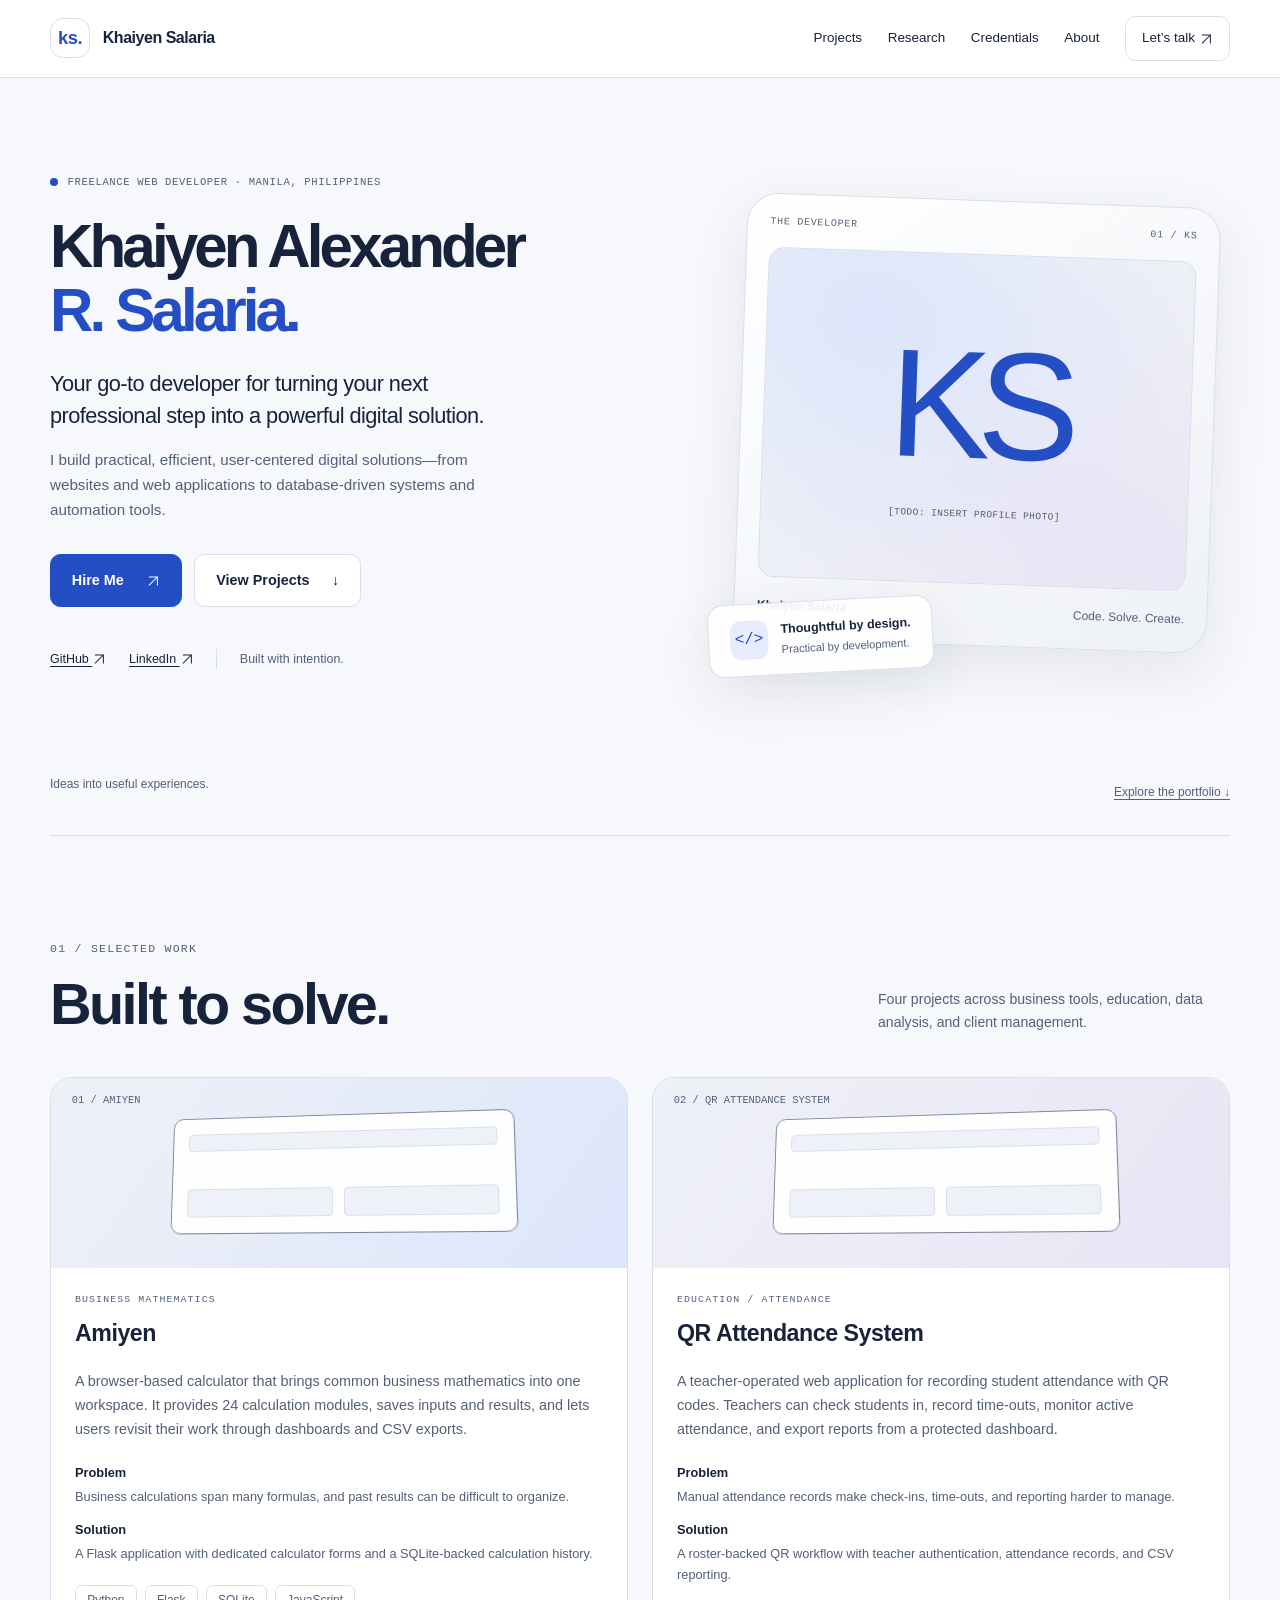
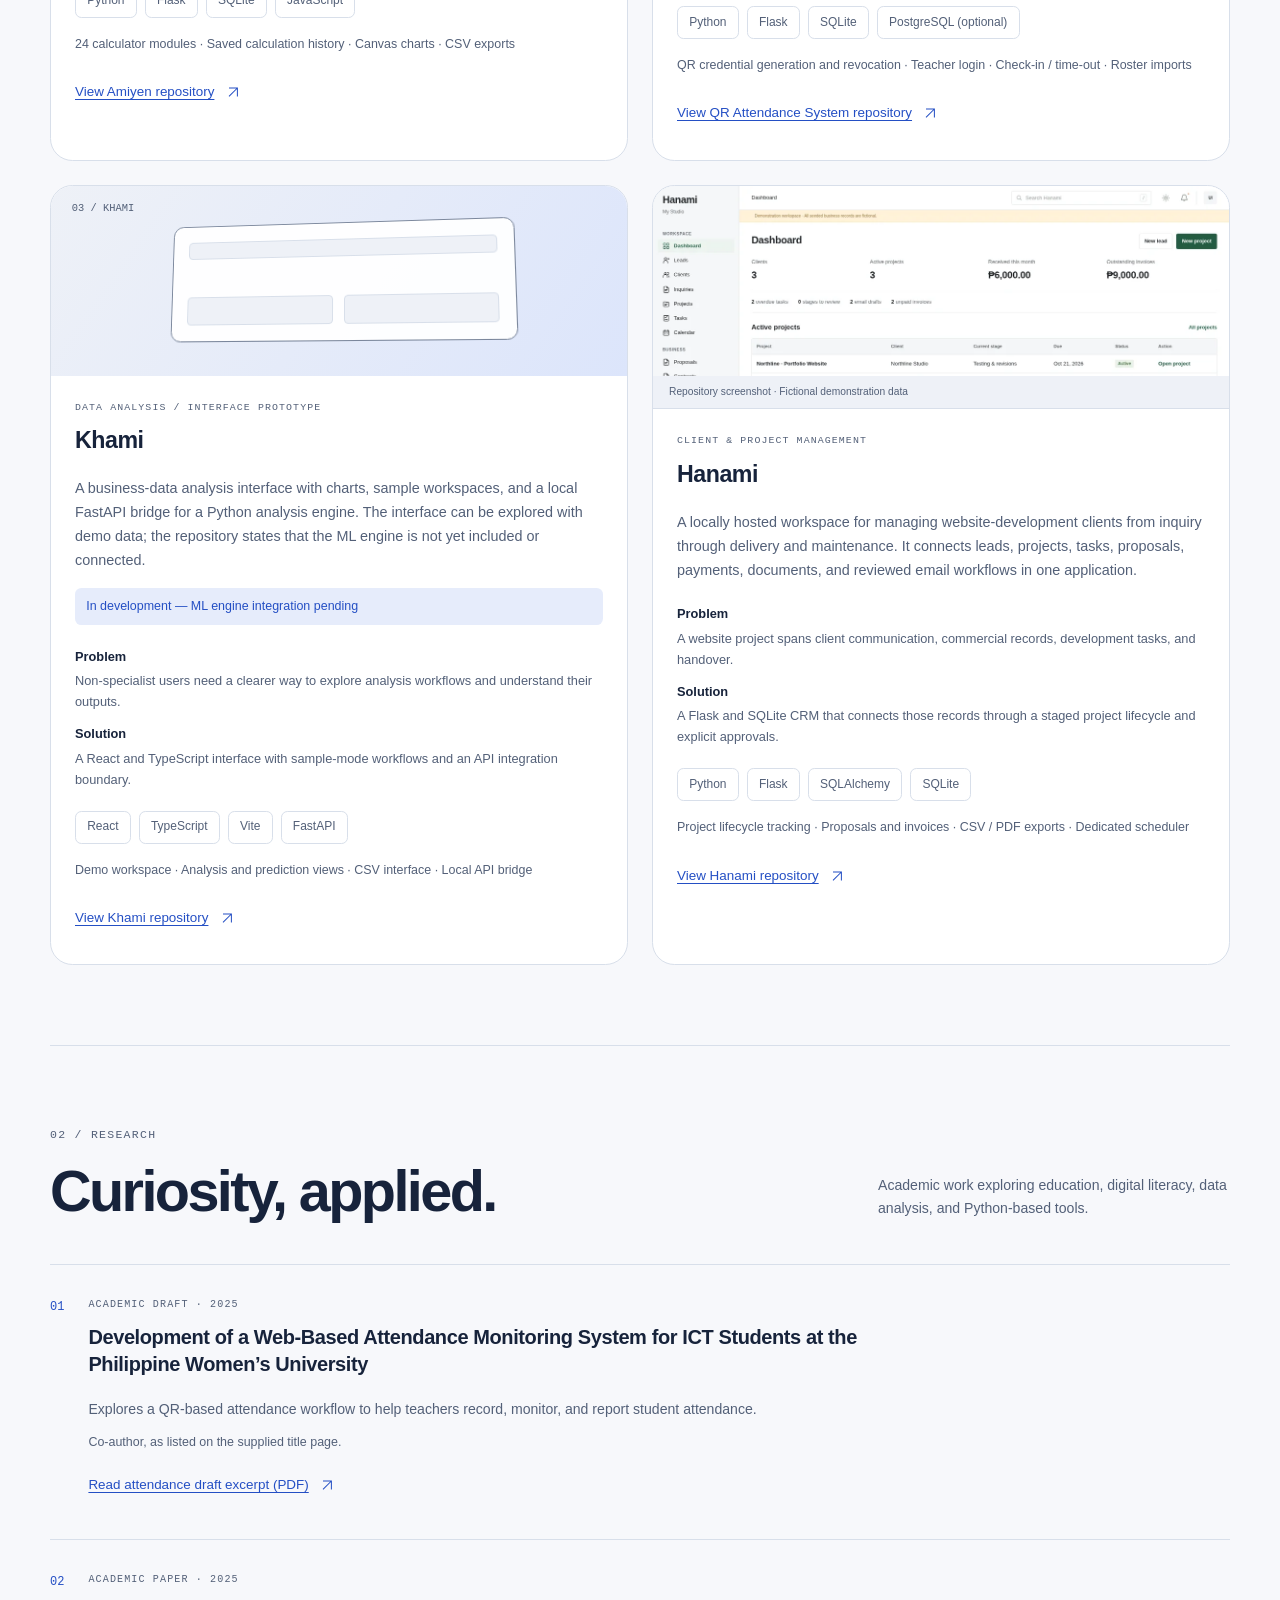
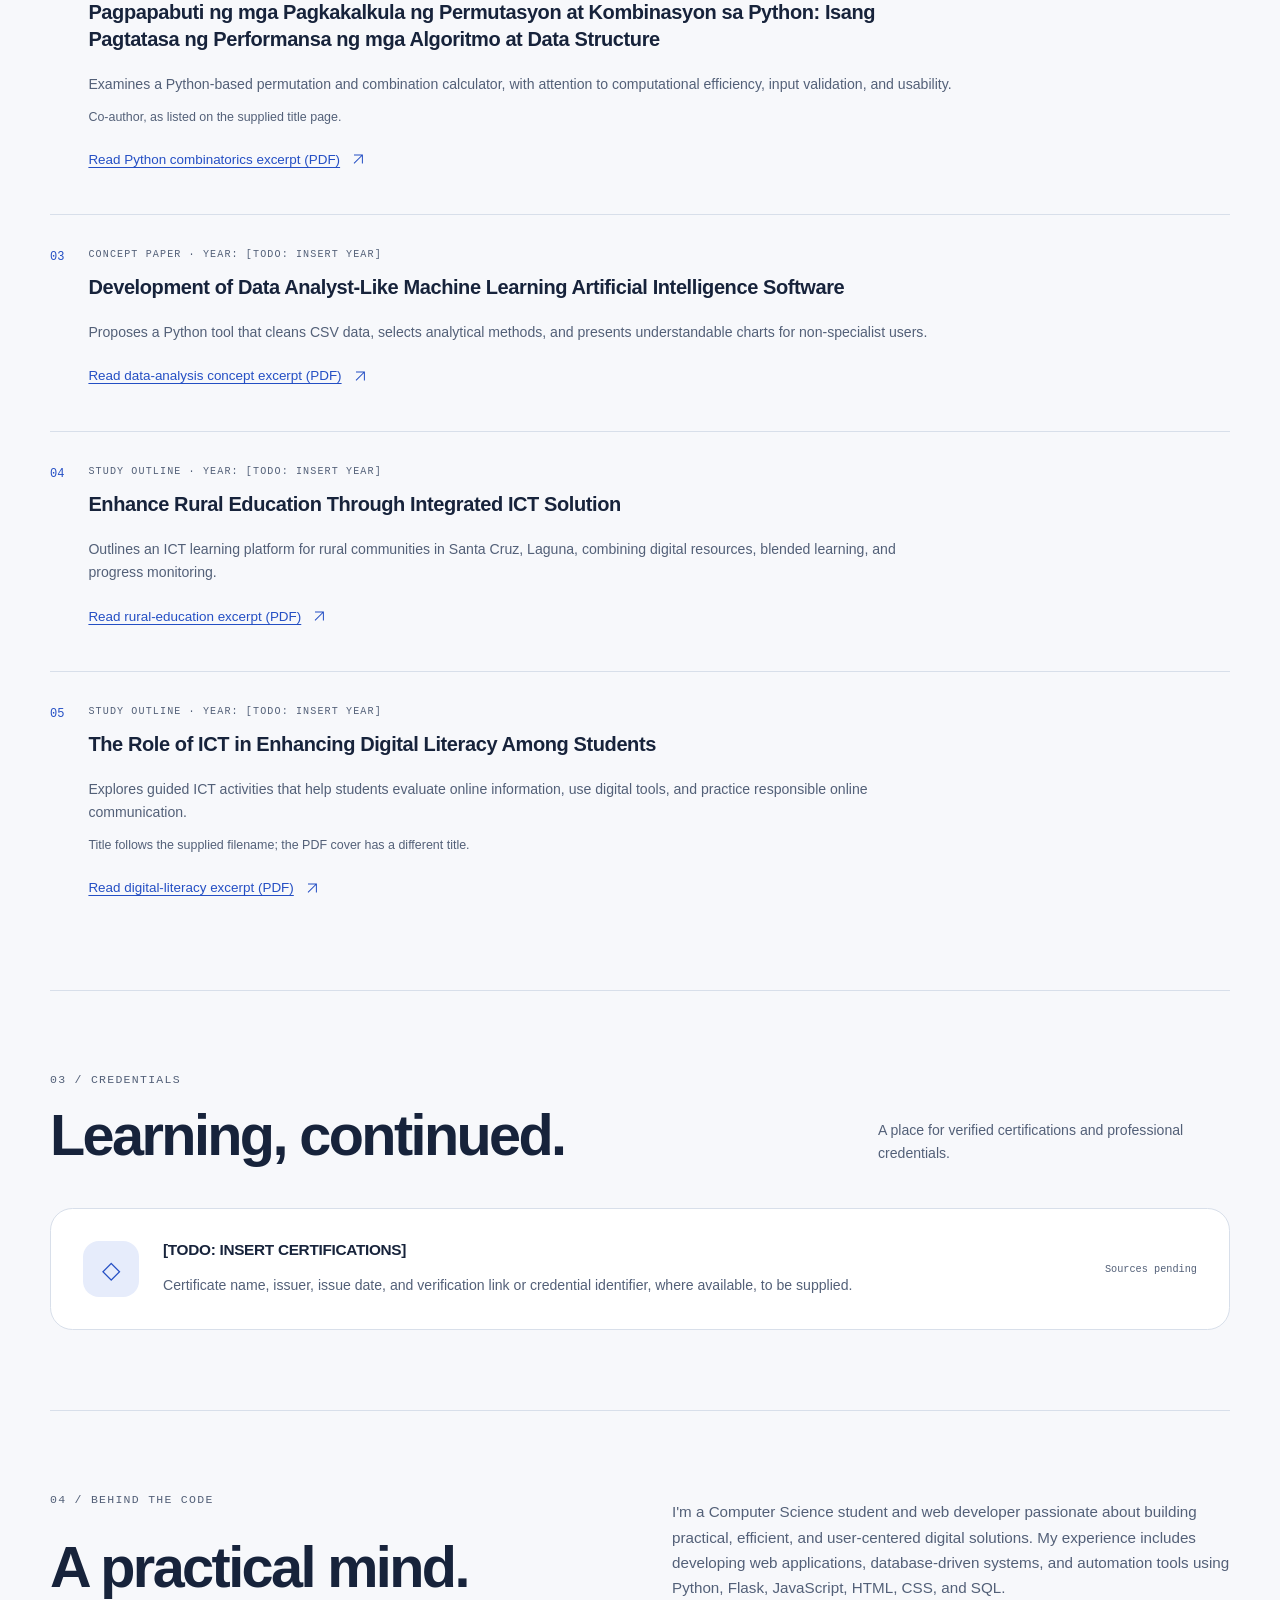
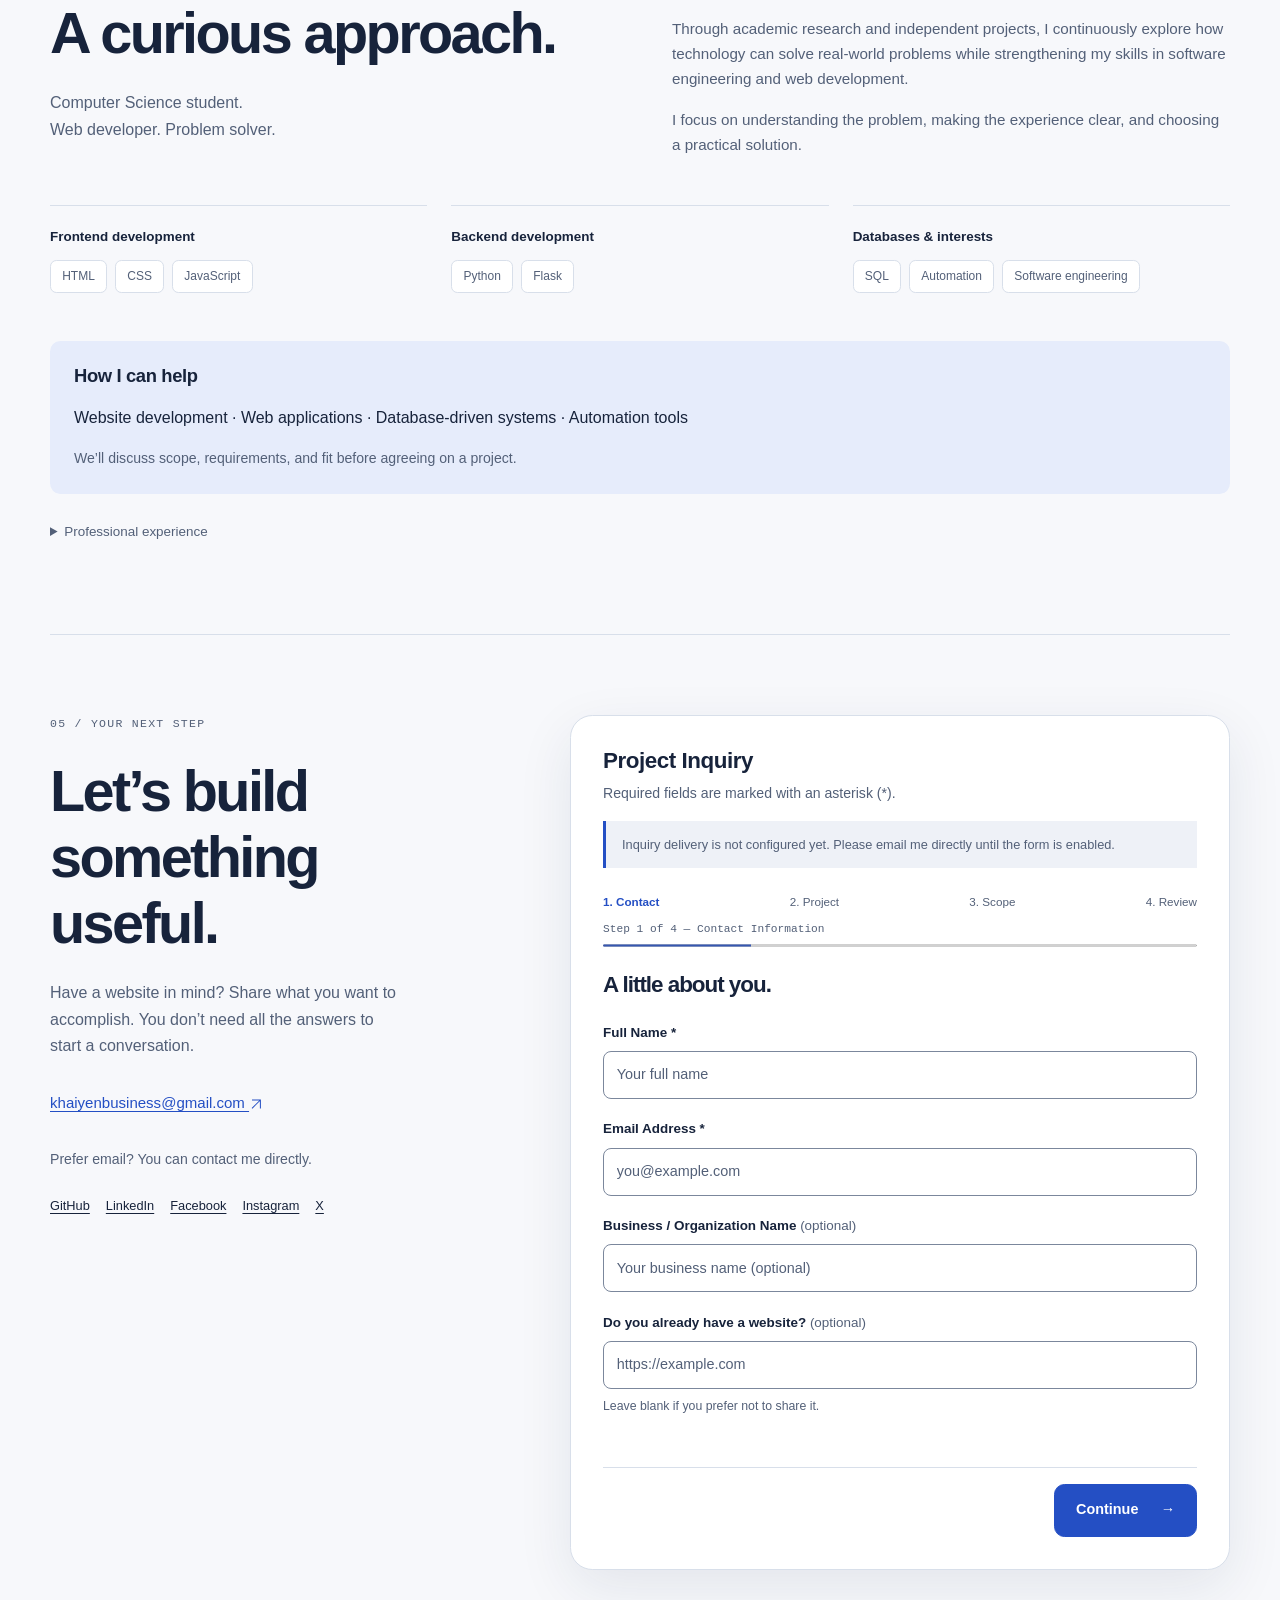
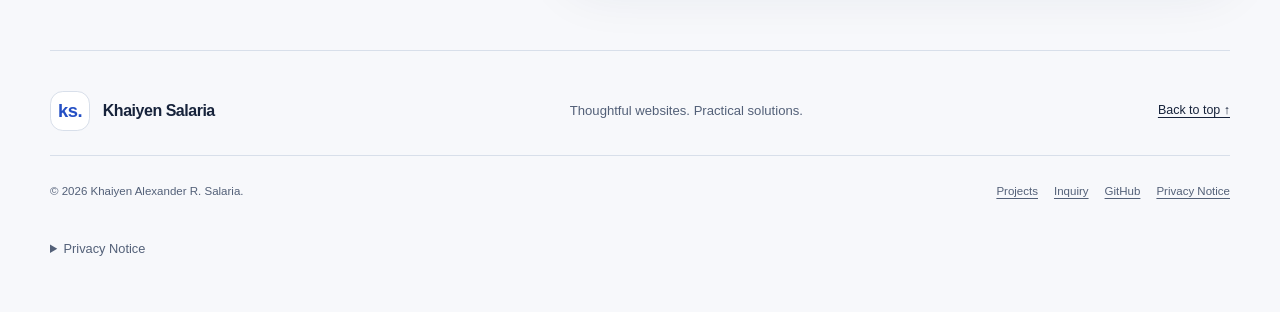
==== commit 08a7c842: "Add sourced project portfolio and academic research excerpts" ====
--- a/index.html
+++ b/index.html
@@ -60,17 +60,59 @@
       <div class="hero-bottom"><span>Ideas into useful experiences.</span><a href="#projects">Explore the portfolio <span aria-hidden="true">↓</span></a></div>
     </section>
     <section class="section-shell content-section" id="projects" aria-labelledby="projects-title">
-      <div class="section-heading"><div><p class="eyebrow">01 / Selected work</p><h2 id="projects-title">Built to solve.</h2></div><p>Web applications, systems, and tools.<br>Project details will be added with verified sources.</p></div>
+      <div class="section-heading"><div><p class="eyebrow">01 / Selected work</p><h2 id="projects-title">Built to solve.</h2></div><p>Four projects across business tools, education, data analysis, and client management.</p></div>
       <div class="project-grid">
-        <article class="project-card"><div class="project-art" aria-hidden="true"><span>01</span><div class="wireframe"><i></i><i></i><i></i></div></div><div class="card-body"><p class="eyebrow">Project details pending</p><h3>[TODO: INSERT PROJECT 01]</h3><p>Repository, category, problem, solution, technologies, features, and supported status to be supplied.</p></div></article>
-        <article class="project-card"><div class="project-art alternate" aria-hidden="true"><span>02</span><div class="wireframe"><i></i><i></i><i></i></div></div><div class="card-body"><p class="eyebrow">Project details pending</p><h3>[TODO: INSERT PROJECT 02]</h3><p>Repository, category, problem, solution, technologies, features, and supported status to be supplied.</p></div></article>
-        <article class="project-card"><div class="project-art alternate" aria-hidden="true"><span>03</span><div class="wireframe"><i></i><i></i><i></i></div></div><div class="card-body"><p class="eyebrow">Project details pending</p><h3>[TODO: INSERT PROJECT 03]</h3><p>Repository, category, problem, solution, technologies, features, and supported status to be supplied.</p></div></article>
-        <article class="project-card"><div class="project-art" aria-hidden="true"><span>04</span><div class="wireframe"><i></i><i></i><i></i></div></div><div class="card-body"><p class="eyebrow">Project details pending</p><h3>[TODO: INSERT PROJECT 04]</h3><p>Repository, category, problem, solution, technologies, features, and supported status to be supplied.</p></div></article>
+        <article class="project-card">
+          <div class="project-art " aria-hidden="true"><span>01 / AMIYEN</span><div class="wireframe"><i></i><i></i><i></i></div></div>
+          <div class="card-body"><p class="eyebrow">Business mathematics</p><h3>Amiyen</h3>
+            <p class="project-description">A browser-based calculator that brings common business mathematics into one workspace. It provides 24 calculation modules, saves inputs and results, and lets users revisit their work through dashboards and CSV exports.</p>
+            <dl class="project-context"><dt>Problem</dt><dd>Business calculations span many formulas, and past results can be difficult to organize.</dd><dt>Solution</dt><dd>A Flask application with dedicated calculator forms and a SQLite-backed calculation history.</dd></dl>
+            <ul class="tags" aria-label="Amiyen technologies"><li>Python</li><li>Flask</li><li>SQLite</li><li>JavaScript</li></ul>
+            <p class="project-features">24 calculator modules · Saved calculation history · Canvas charts · CSV exports</p>
+            <a class="project-link" href="https://github.com/khaiyenIsCanadianHam/Amiyen">View Amiyen repository <svg class="arrow-icon" aria-hidden="true" viewBox="0 0 24 24"><path d="M5 19 19 5M5 5h14v14"/></svg></a>
+          </div>
+        </article>
+        <article class="project-card">
+          <div class="project-art alternate" aria-hidden="true"><span>02 / QR ATTENDANCE SYSTEM</span><div class="wireframe"><i></i><i></i><i></i></div></div>
+          <div class="card-body"><p class="eyebrow">Education / attendance</p><h3>QR Attendance System</h3>
+            <p class="project-description">A teacher-operated web application for recording student attendance with QR codes. Teachers can check students in, record time-outs, monitor active attendance, and export reports from a protected dashboard.</p>
+            <dl class="project-context"><dt>Problem</dt><dd>Manual attendance records make check-ins, time-outs, and reporting harder to manage.</dd><dt>Solution</dt><dd>A roster-backed QR workflow with teacher authentication, attendance records, and CSV reporting.</dd></dl>
+            <ul class="tags" aria-label="QR Attendance System technologies"><li>Python</li><li>Flask</li><li>SQLite</li><li>PostgreSQL (optional)</li></ul>
+            <p class="project-features">QR credential generation and revocation · Teacher login · Check-in / time-out · Roster imports</p>
+            <a class="project-link" href="https://github.com/khaiyenIsCanadianHam/Attendance-System-by-Khaiyen">View QR Attendance System repository <svg class="arrow-icon" aria-hidden="true" viewBox="0 0 24 24"><path d="M5 19 19 5M5 5h14v14"/></svg></a>
+          </div>
+        </article>
+        <article class="project-card">
+          <div class="project-art " aria-hidden="true"><span>03 / KHAMI</span><div class="wireframe"><i></i><i></i><i></i></div></div>
+          <div class="card-body"><p class="eyebrow">Data analysis / interface prototype</p><h3>Khami</h3>
+            <p class="project-description">A business-data analysis interface with charts, sample workspaces, and a local FastAPI bridge for a Python analysis engine. The interface can be explored with demo data; the repository states that the ML engine is not yet included or connected.</p><p class="project-status">In development — ML engine integration pending</p>
+            <dl class="project-context"><dt>Problem</dt><dd>Non-specialist users need a clearer way to explore analysis workflows and understand their outputs.</dd><dt>Solution</dt><dd>A React and TypeScript interface with sample-mode workflows and an API integration boundary.</dd></dl>
+            <ul class="tags" aria-label="Khami technologies"><li>React</li><li>TypeScript</li><li>Vite</li><li>FastAPI</li></ul>
+            <p class="project-features">Demo workspace · Analysis and prediction views · CSV interface · Local API bridge</p>
+            <a class="project-link" href="https://github.com/khaiyenIsCanadianHam/Khami">View Khami repository <svg class="arrow-icon" aria-hidden="true" viewBox="0 0 24 24"><path d="M5 19 19 5M5 5h14v14"/></svg></a>
+          </div>
+        </article>
+        <article class="project-card">
+          <figure class="project-screenshot"><img src="assets/images/hanami-dashboard.webp" width="1200" height="1085" loading="lazy" alt="Hanami dashboard showing its labeled fictional demonstration workspace, project stages, and upcoming tasks."><figcaption>Repository screenshot · Fictional demonstration data</figcaption></figure>
+          <div class="card-body"><p class="eyebrow">Client &amp; project management</p><h3>Hanami</h3>
+            <p class="project-description">A locally hosted workspace for managing website-development clients from inquiry through delivery and maintenance. It connects leads, projects, tasks, proposals, payments, documents, and reviewed email workflows in one application.</p>
+            <dl class="project-context"><dt>Problem</dt><dd>A website project spans client communication, commercial records, development tasks, and handover.</dd><dt>Solution</dt><dd>A Flask and SQLite CRM that connects those records through a staged project lifecycle and explicit approvals.</dd></dl>
+            <ul class="tags" aria-label="Hanami technologies"><li>Python</li><li>Flask</li><li>SQLAlchemy</li><li>SQLite</li></ul>
+            <p class="project-features">Project lifecycle tracking · Proposals and invoices · CSV / PDF exports · Dedicated scheduler</p>
+            <a class="project-link" href="https://github.com/khaiyenIsCanadianHam/Hanami">View Hanami repository <svg class="arrow-icon" aria-hidden="true" viewBox="0 0 24 24"><path d="M5 19 19 5M5 5h14v14"/></svg></a>
+          </div>
+        </article>
       </div>
     </section>
     <section class="section-shell content-section" id="research" aria-labelledby="research-title">
-      <div class="section-heading"><div><p class="eyebrow">02 / Research</p><h2 id="research-title">Curiosity, applied.</h2></div><p>Exploring how technology can address real-world problems.</p></div>
-      <div class="empty-entry"><span class="entry-icon" aria-hidden="true">/</span><div><h3>[TODO: INSERT RESEARCH INFORMATION]</h3><p>Research title, year, category, plain-language summary, verified contribution, and document link to be supplied.</p></div><span class="entry-note">Sources pending</span></div>
+      <div class="section-heading"><div><p class="eyebrow">02 / Research</p><h2 id="research-title">Curiosity, applied.</h2></div><p>Academic work exploring education, digital literacy, data analysis, and Python-based tools.</p></div>
+      <div class="research-list">
+        <article class="research-entry" id="research-attendance-draft"><span class="research-number" aria-hidden="true">01</span><div><p class="eyebrow">Academic draft · 2025</p><h3>Development of a Web-Based Attendance Monitoring System for ICT Students at the Philippine Women’s University</h3><p>Explores a QR-based attendance workflow to help teachers record, monitor, and report student attendance.</p><p class="research-role">Co-author, as listed on the supplied title page.</p><a class="research-link" href="assets/research/attendance-draft-excerpt.pdf">Read attendance draft excerpt (PDF) <svg class="arrow-icon" aria-hidden="true" viewBox="0 0 24 24"><path d="M5 19 19 5M5 5h14v14"/></svg></a></div></article>
+        <article class="research-entry" id="research-python-combinatorics"><span class="research-number" aria-hidden="true">02</span><div><p class="eyebrow">Academic paper · 2025</p><h3 lang="fil">Pagpapabuti ng mga Pagkakalkula ng Permutasyon at Kombinasyon sa Python: Isang Pagtatasa ng Performansa ng mga Algoritmo at Data Structure</h3><p>Examines a Python-based permutation and combination calculator, with attention to computational efficiency, input validation, and usability.</p><p class="research-role">Co-author, as listed on the supplied title page.</p><a class="research-link" href="assets/research/python-combinatorics-excerpt.pdf">Read Python combinatorics excerpt (PDF) <svg class="arrow-icon" aria-hidden="true" viewBox="0 0 24 24"><path d="M5 19 19 5M5 5h14v14"/></svg></a></div></article>
+        <article class="research-entry" id="research-data-analysis-concept"><span class="research-number" aria-hidden="true">03</span><div><p class="eyebrow">Concept paper · Year: [TODO: INSERT YEAR]</p><h3>Development of Data Analyst-Like Machine Learning Artificial Intelligence Software</h3><p>Proposes a Python tool that cleans CSV data, selects analytical methods, and presents understandable charts for non-specialist users.</p><a class="research-link" href="assets/research/data-analysis-concept-excerpt.pdf">Read data-analysis concept excerpt (PDF) <svg class="arrow-icon" aria-hidden="true" viewBox="0 0 24 24"><path d="M5 19 19 5M5 5h14v14"/></svg></a></div></article>
+        <article class="research-entry" id="research-rural-education"><span class="research-number" aria-hidden="true">04</span><div><p class="eyebrow">Study outline · Year: [TODO: INSERT YEAR]</p><h3>Enhance Rural Education Through Integrated ICT Solution</h3><p>Outlines an ICT learning platform for rural communities in Santa Cruz, Laguna, combining digital resources, blended learning, and progress monitoring.</p><a class="research-link" href="assets/research/rural-education-excerpt.pdf">Read rural-education excerpt (PDF) <svg class="arrow-icon" aria-hidden="true" viewBox="0 0 24 24"><path d="M5 19 19 5M5 5h14v14"/></svg></a></div></article>
+        <article class="research-entry" id="research-digital-literacy"><span class="research-number" aria-hidden="true">05</span><div><p class="eyebrow">Study outline · Year: [TODO: INSERT YEAR]</p><h3>The Role of ICT in Enhancing Digital Literacy Among Students</h3><p>Explores guided ICT activities that help students evaluate online information, use digital tools, and practice responsible online communication.</p><p class="research-source-note">Title follows the supplied filename; the PDF cover has a different title.</p><a class="research-link" href="assets/research/digital-literacy-excerpt.pdf">Read digital-literacy excerpt (PDF) <svg class="arrow-icon" aria-hidden="true" viewBox="0 0 24 24"><path d="M5 19 19 5M5 5h14v14"/></svg></a></div></article>
+      </div>
     </section>
     <section class="section-shell content-section" id="certifications" aria-labelledby="certifications-title">
       <div class="section-heading"><div><p class="eyebrow">03 / Credentials</p><h2 id="certifications-title">Learning, continued.</h2></div><p>A place for verified certifications and professional credentials.</p></div>
--- a/style.css
+++ b/style.css
@@ -106,6 +106,25 @@
 .card-body .eyebrow { font-size: .62rem; margin-bottom: .75rem; }
 .card-body h3 { font-size: 1rem; overflow-wrap: anywhere; }
 .card-body p:last-child { font-size: .88rem; color: var(--muted); margin-bottom: 0; }
+.card-body .project-description { font-size: .9rem; color: var(--muted); }
+.card-body h3 { font-size: 1.45rem; }
+.project-context { margin: 1.3rem 0; font-size: .8rem; }
+.project-context dt { font-weight: 650; margin-top: .7rem; }
+.project-context dd { margin: .2rem 0 0; color: var(--muted); }
+.project-features { font-size: .78rem; color: var(--muted); }
+.project-status { color: var(--accent); background: var(--accent-soft); padding: .5rem .7rem; border-radius: .4rem; font-size: .78rem; }
+.project-link, .research-link { display: inline-flex; align-items: center; gap: .7rem; padding-block: .65rem; min-height: 44px; color: var(--accent); font-size: .84rem; }
+.project-screenshot { margin: 0; background: var(--surface-soft); }
+.project-screenshot img { display: block; width: 100%; height: 190px; object-fit: cover; object-position: top; }
+.project-screenshot figcaption { padding: .5rem 1rem; font-size: .64rem; color: var(--muted); border-bottom: 1px solid var(--line); }
+.research-list { border-top: 1px solid var(--line); }
+.research-entry { display: flex; align-items: start; gap: 1.5rem; padding-block: 2rem; border-bottom: 1px solid var(--line); }
+.research-entry:last-child { border-bottom: 0; padding-bottom: 0; }
+.research-number { font: .75rem var(--mono); color: var(--accent); padding-top: .2rem; }
+.research-entry .eyebrow { margin-bottom: .7rem; font-size: .63rem; }
+.research-entry h3 { max-width: 50rem; line-height: 1.35; font-size: 1.25rem; }
+.research-entry p:not(.eyebrow) { max-width: 54rem; font-size: .88rem; color: var(--muted); margin-bottom: .65rem; }
+.research-entry .research-role, .research-entry .research-source-note { font-size: .78rem !important; }
 .empty-entry { display: flex; gap: 1.5rem; align-items: center; background: var(--surface); border: 1px solid var(--line); border-radius: var(--radius); padding: 2rem; }
 .entry-icon { display: grid; place-items: center; flex-shrink: 0; width: 3.5rem; height: 3.5rem; border-radius: 1rem; color: var(--accent); background: var(--accent-soft); font-size: 1.5rem; }
 .empty-entry h3 { font-size: .96rem; overflow-wrap: anywhere; }
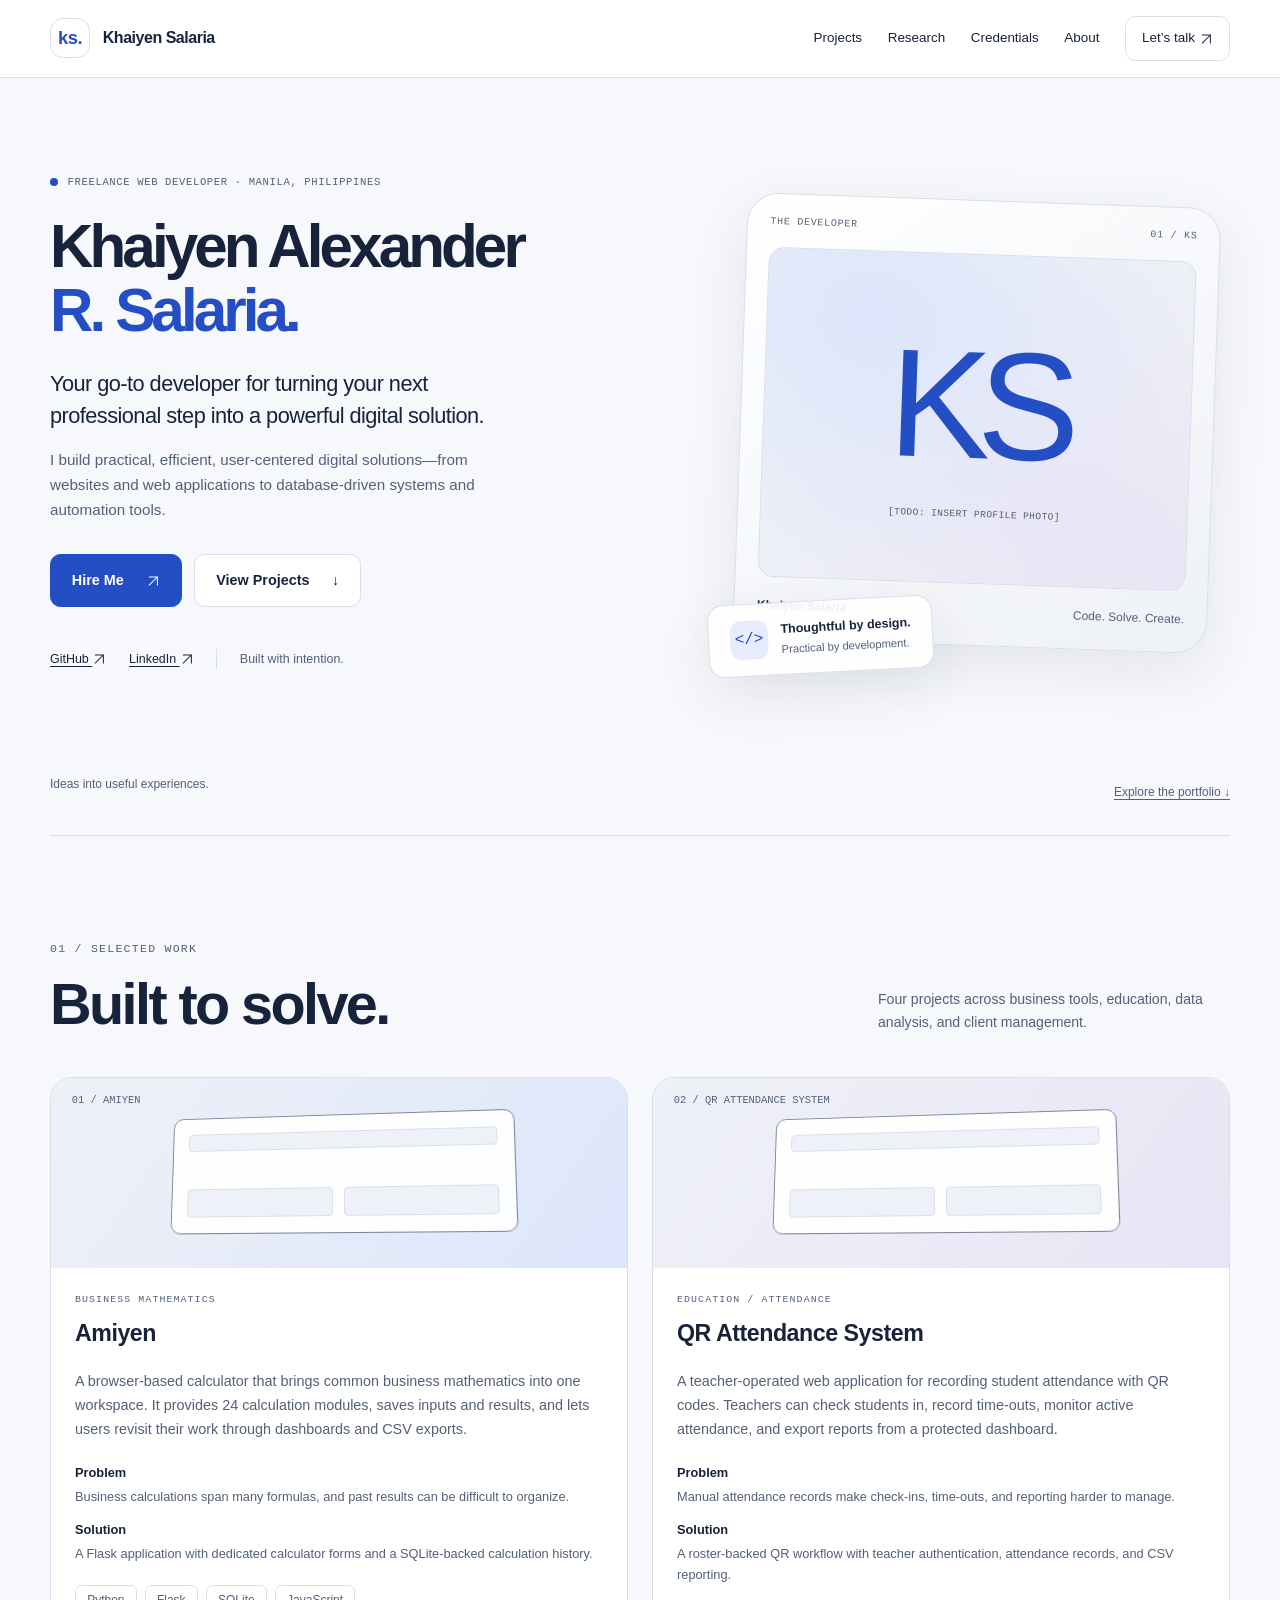
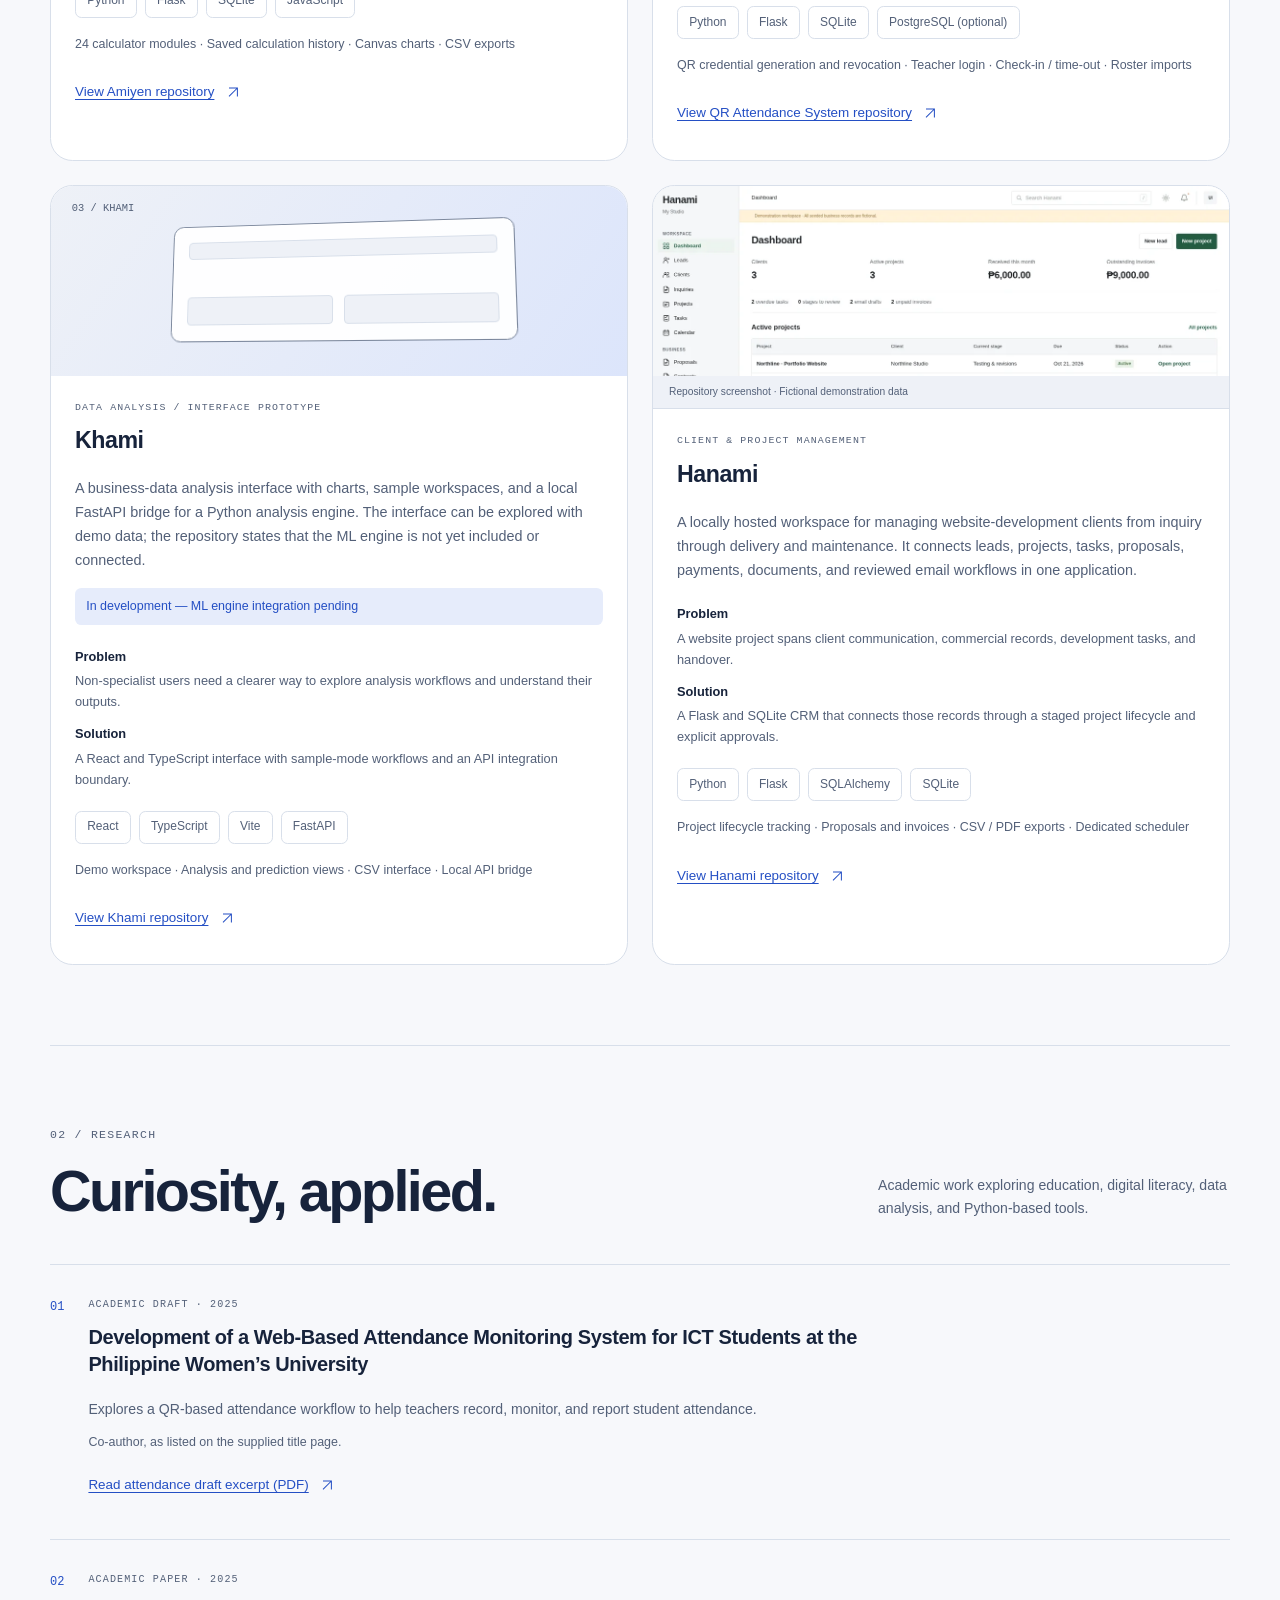
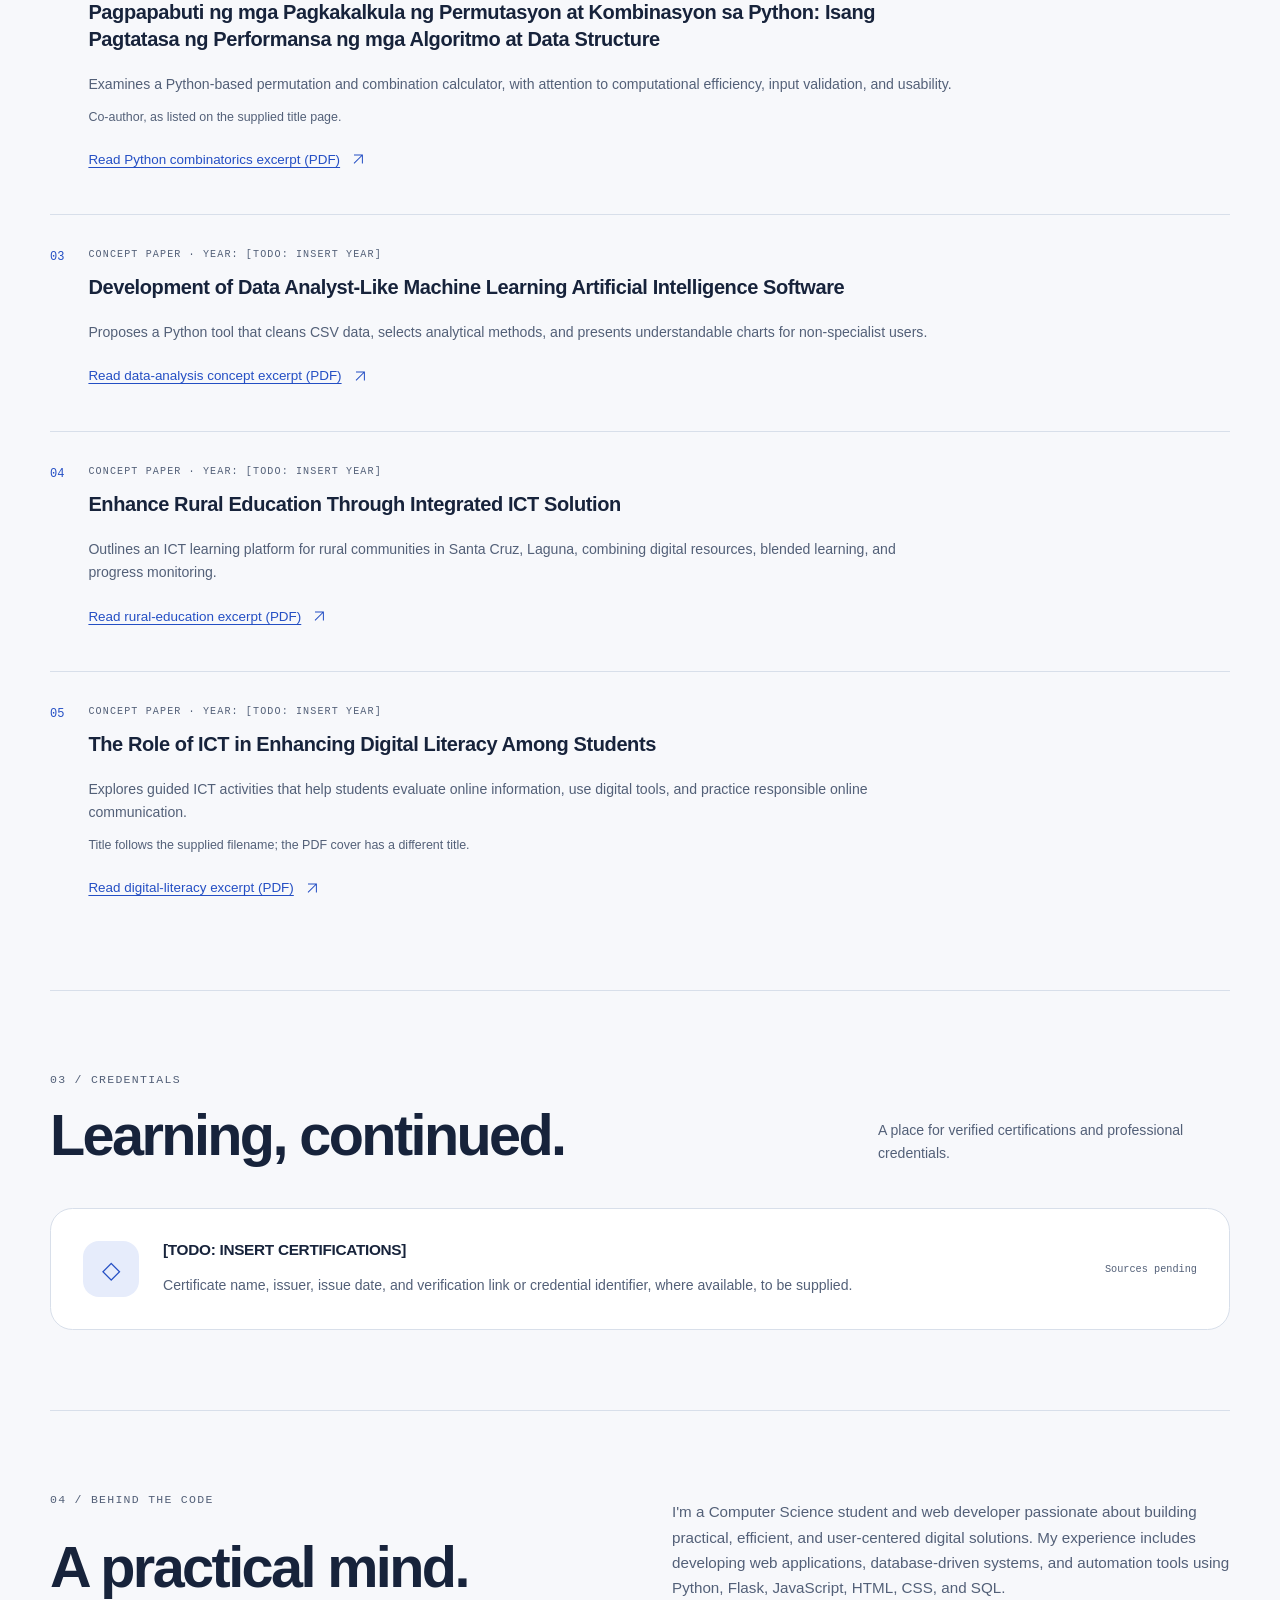
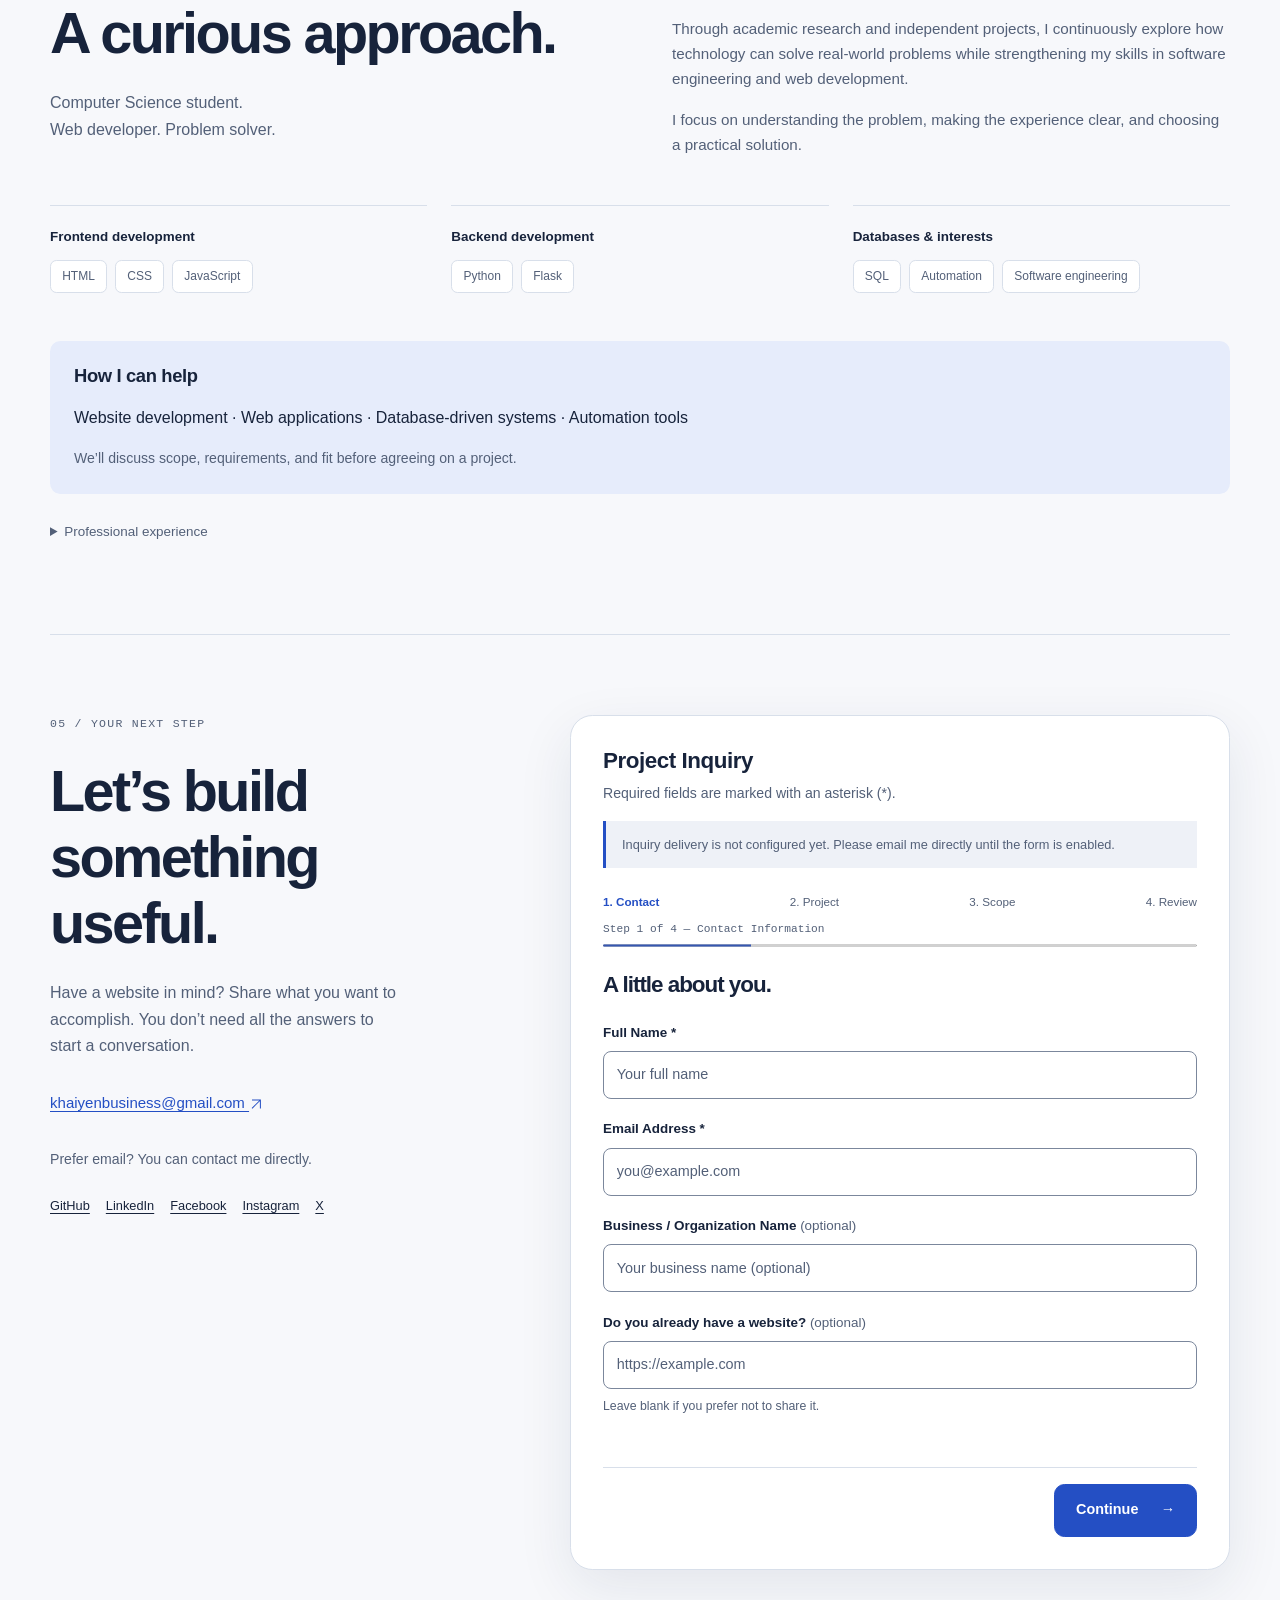
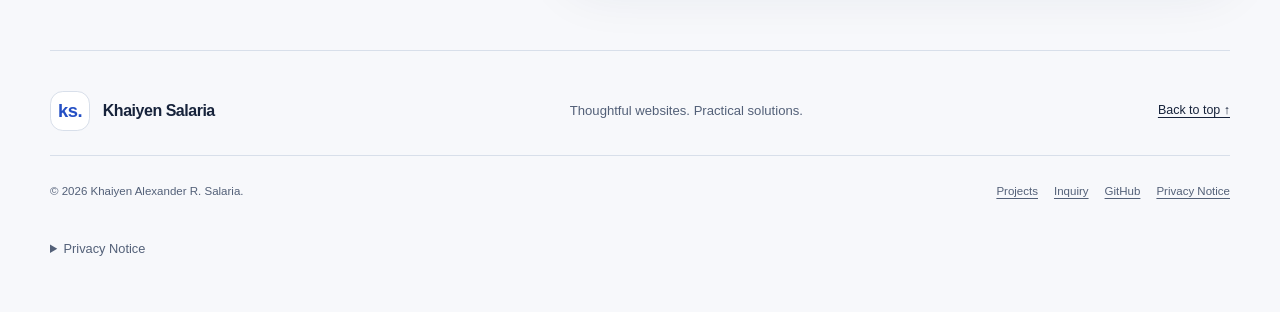
==== commit 75901f94: "Clarify three research works as concept papers" ====
--- a/index.html
+++ b/index.html
@@ -110,8 +110,8 @@
         <article class="research-entry" id="research-attendance-draft"><span class="research-number" aria-hidden="true">01</span><div><p class="eyebrow">Academic draft · 2025</p><h3>Development of a Web-Based Attendance Monitoring System for ICT Students at the Philippine Women’s University</h3><p>Explores a QR-based attendance workflow to help teachers record, monitor, and report student attendance.</p><p class="research-role">Co-author, as listed on the supplied title page.</p><a class="research-link" href="assets/research/attendance-draft-excerpt.pdf">Read attendance draft excerpt (PDF) <svg class="arrow-icon" aria-hidden="true" viewBox="0 0 24 24"><path d="M5 19 19 5M5 5h14v14"/></svg></a></div></article>
         <article class="research-entry" id="research-python-combinatorics"><span class="research-number" aria-hidden="true">02</span><div><p class="eyebrow">Academic paper · 2025</p><h3 lang="fil">Pagpapabuti ng mga Pagkakalkula ng Permutasyon at Kombinasyon sa Python: Isang Pagtatasa ng Performansa ng mga Algoritmo at Data Structure</h3><p>Examines a Python-based permutation and combination calculator, with attention to computational efficiency, input validation, and usability.</p><p class="research-role">Co-author, as listed on the supplied title page.</p><a class="research-link" href="assets/research/python-combinatorics-excerpt.pdf">Read Python combinatorics excerpt (PDF) <svg class="arrow-icon" aria-hidden="true" viewBox="0 0 24 24"><path d="M5 19 19 5M5 5h14v14"/></svg></a></div></article>
         <article class="research-entry" id="research-data-analysis-concept"><span class="research-number" aria-hidden="true">03</span><div><p class="eyebrow">Concept paper · Year: [TODO: INSERT YEAR]</p><h3>Development of Data Analyst-Like Machine Learning Artificial Intelligence Software</h3><p>Proposes a Python tool that cleans CSV data, selects analytical methods, and presents understandable charts for non-specialist users.</p><a class="research-link" href="assets/research/data-analysis-concept-excerpt.pdf">Read data-analysis concept excerpt (PDF) <svg class="arrow-icon" aria-hidden="true" viewBox="0 0 24 24"><path d="M5 19 19 5M5 5h14v14"/></svg></a></div></article>
-        <article class="research-entry" id="research-rural-education"><span class="research-number" aria-hidden="true">04</span><div><p class="eyebrow">Study outline · Year: [TODO: INSERT YEAR]</p><h3>Enhance Rural Education Through Integrated ICT Solution</h3><p>Outlines an ICT learning platform for rural communities in Santa Cruz, Laguna, combining digital resources, blended learning, and progress monitoring.</p><a class="research-link" href="assets/research/rural-education-excerpt.pdf">Read rural-education excerpt (PDF) <svg class="arrow-icon" aria-hidden="true" viewBox="0 0 24 24"><path d="M5 19 19 5M5 5h14v14"/></svg></a></div></article>
-        <article class="research-entry" id="research-digital-literacy"><span class="research-number" aria-hidden="true">05</span><div><p class="eyebrow">Study outline · Year: [TODO: INSERT YEAR]</p><h3>The Role of ICT in Enhancing Digital Literacy Among Students</h3><p>Explores guided ICT activities that help students evaluate online information, use digital tools, and practice responsible online communication.</p><p class="research-source-note">Title follows the supplied filename; the PDF cover has a different title.</p><a class="research-link" href="assets/research/digital-literacy-excerpt.pdf">Read digital-literacy excerpt (PDF) <svg class="arrow-icon" aria-hidden="true" viewBox="0 0 24 24"><path d="M5 19 19 5M5 5h14v14"/></svg></a></div></article>
+        <article class="research-entry" id="research-rural-education"><span class="research-number" aria-hidden="true">04</span><div><p class="eyebrow">Concept paper · Year: [TODO: INSERT YEAR]</p><h3>Enhance Rural Education Through Integrated ICT Solution</h3><p>Outlines an ICT learning platform for rural communities in Santa Cruz, Laguna, combining digital resources, blended learning, and progress monitoring.</p><a class="research-link" href="assets/research/rural-education-excerpt.pdf">Read rural-education excerpt (PDF) <svg class="arrow-icon" aria-hidden="true" viewBox="0 0 24 24"><path d="M5 19 19 5M5 5h14v14"/></svg></a></div></article>
+        <article class="research-entry" id="research-digital-literacy"><span class="research-number" aria-hidden="true">05</span><div><p class="eyebrow">Concept paper · Year: [TODO: INSERT YEAR]</p><h3>The Role of ICT in Enhancing Digital Literacy Among Students</h3><p>Explores guided ICT activities that help students evaluate online information, use digital tools, and practice responsible online communication.</p><p class="research-source-note">Title follows the supplied filename; the PDF cover has a different title.</p><a class="research-link" href="assets/research/digital-literacy-excerpt.pdf">Read digital-literacy excerpt (PDF) <svg class="arrow-icon" aria-hidden="true" viewBox="0 0 24 24"><path d="M5 19 19 5M5 5h14v14"/></svg></a></div></article>
       </div>
     </section>
     <section class="section-shell content-section" id="certifications" aria-labelledby="certifications-title">
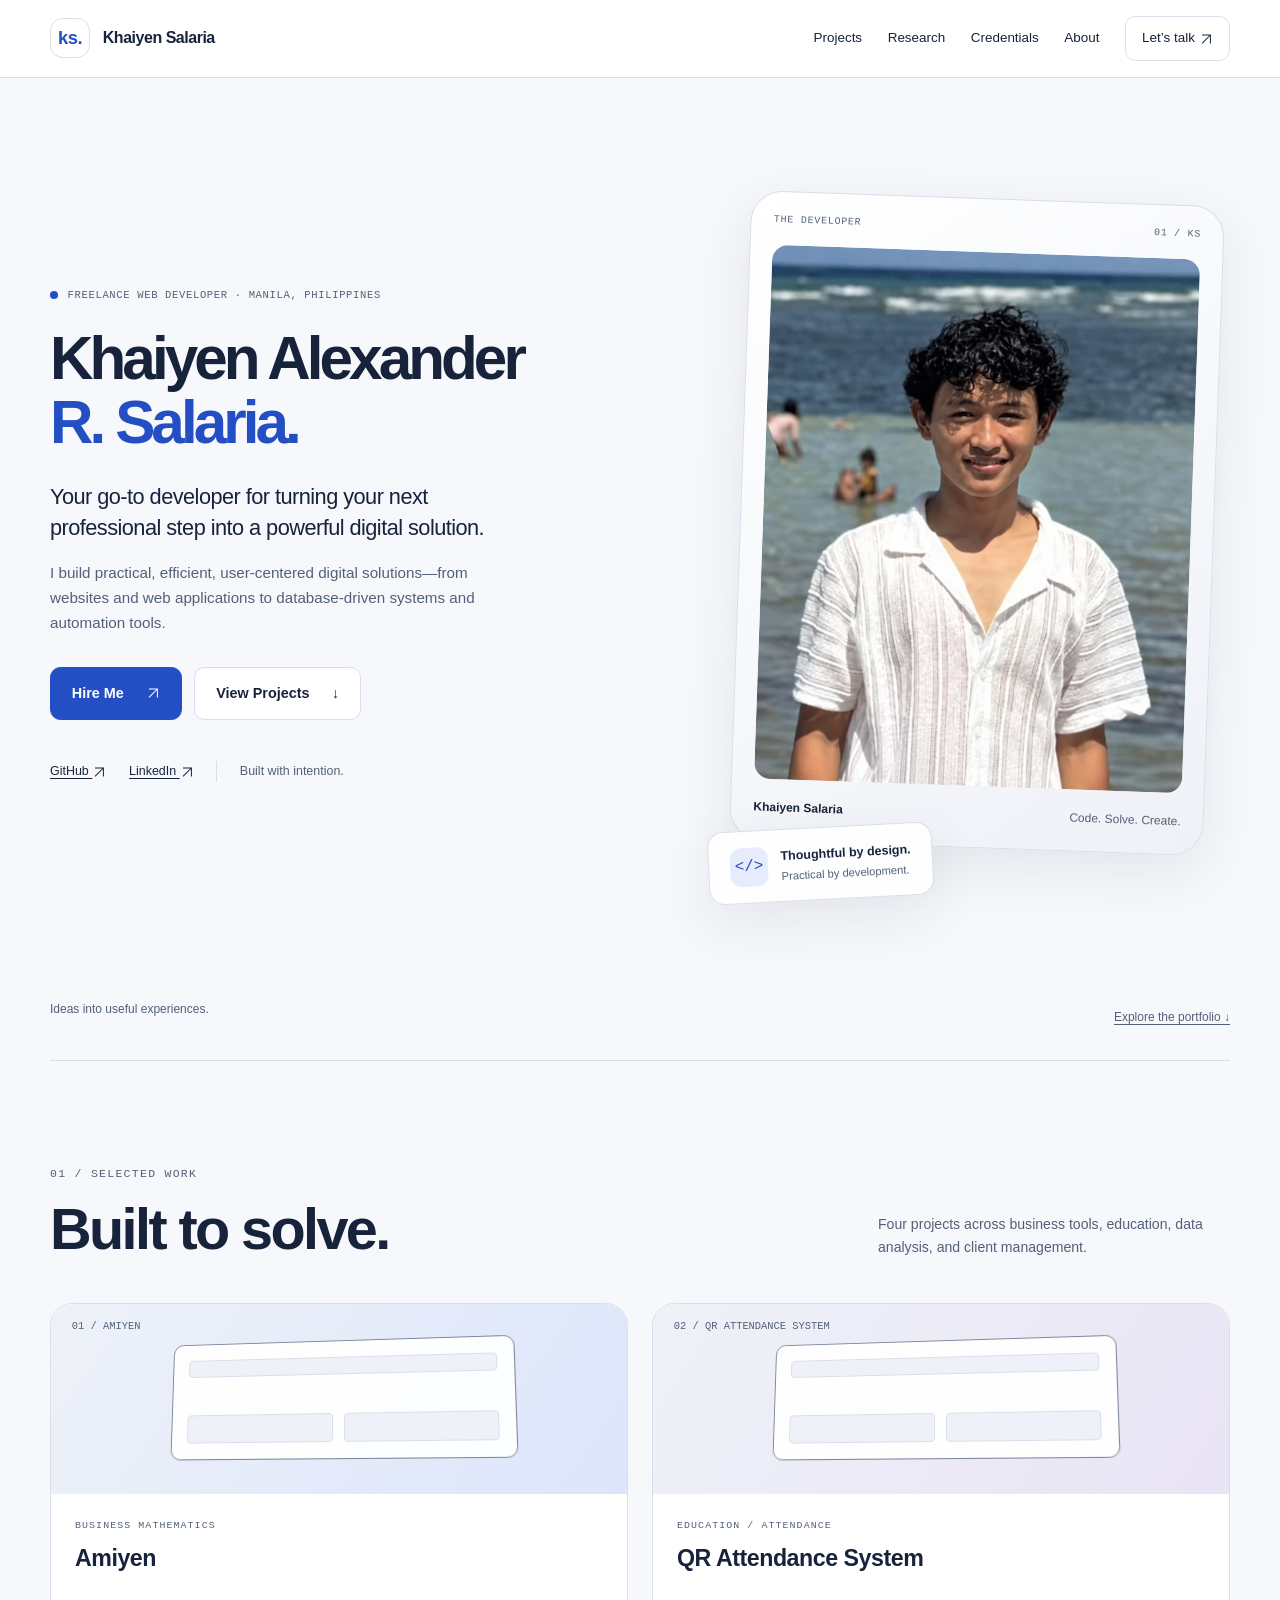
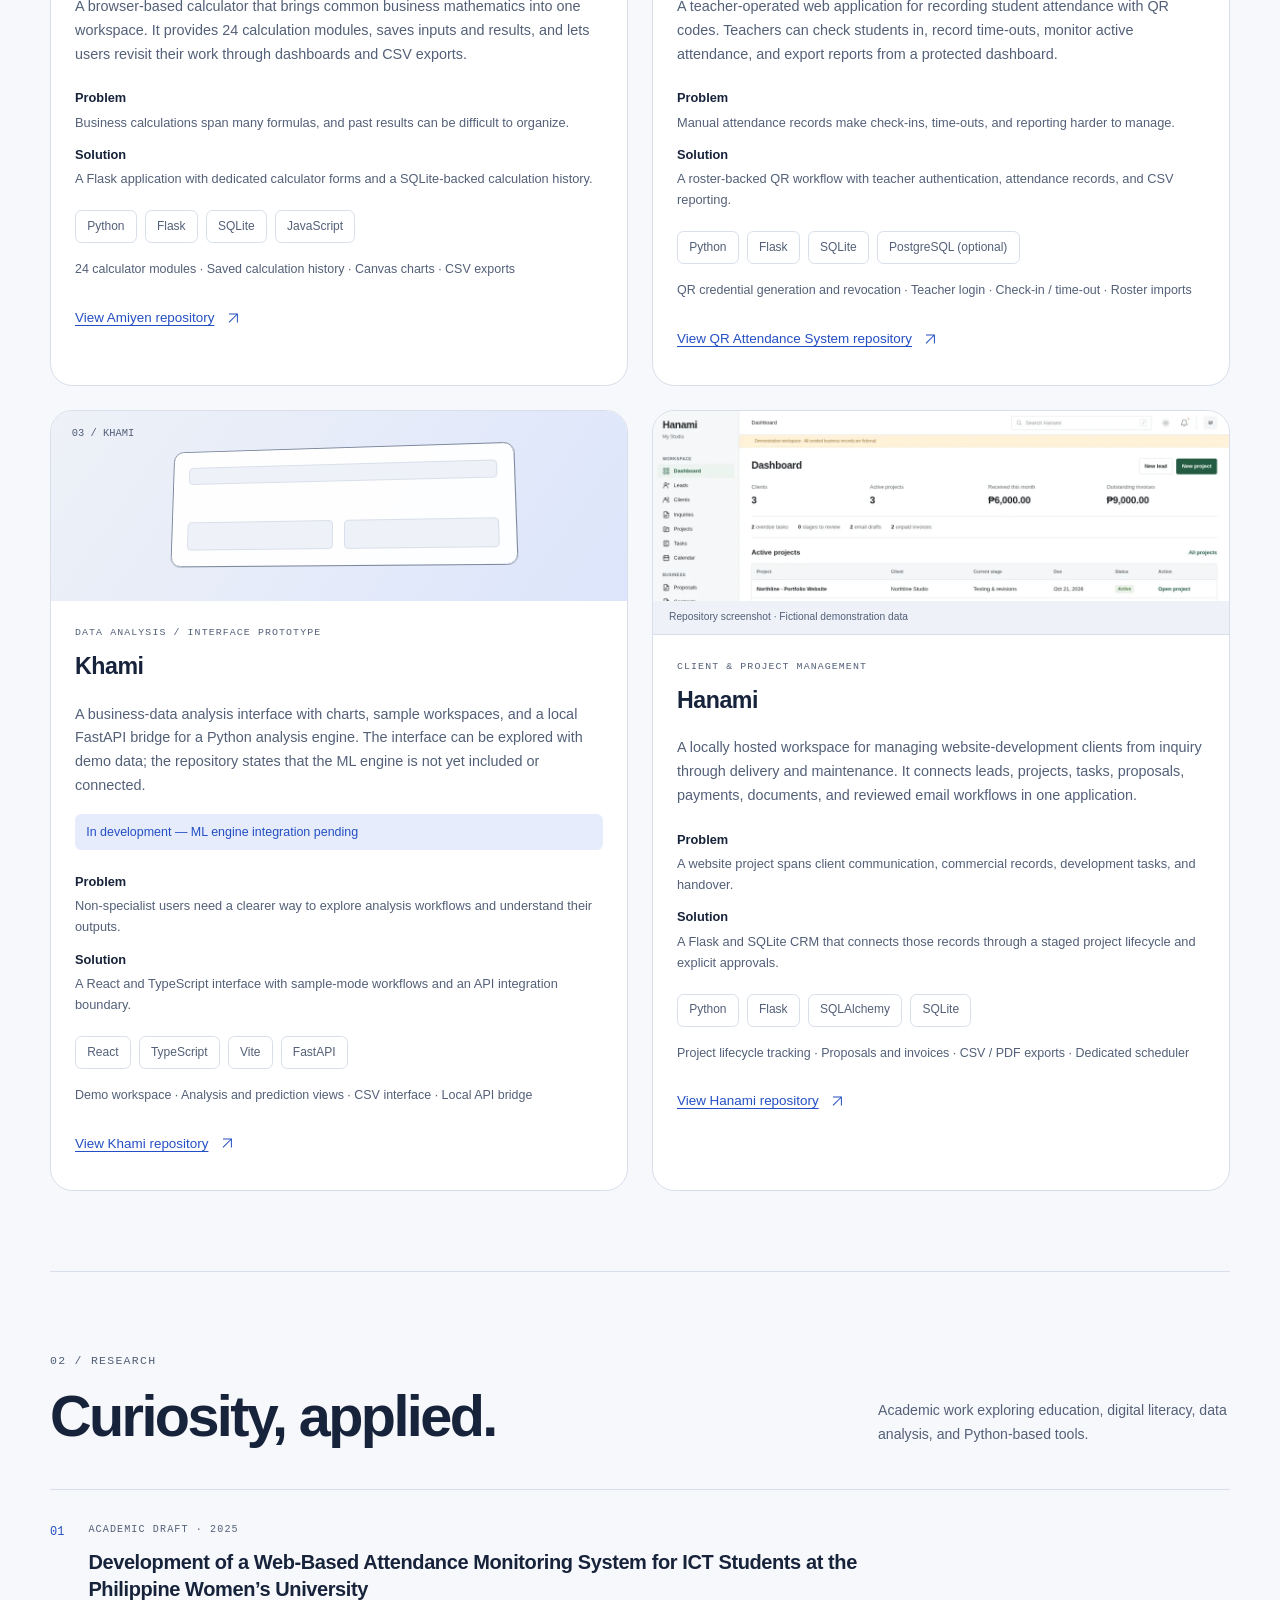
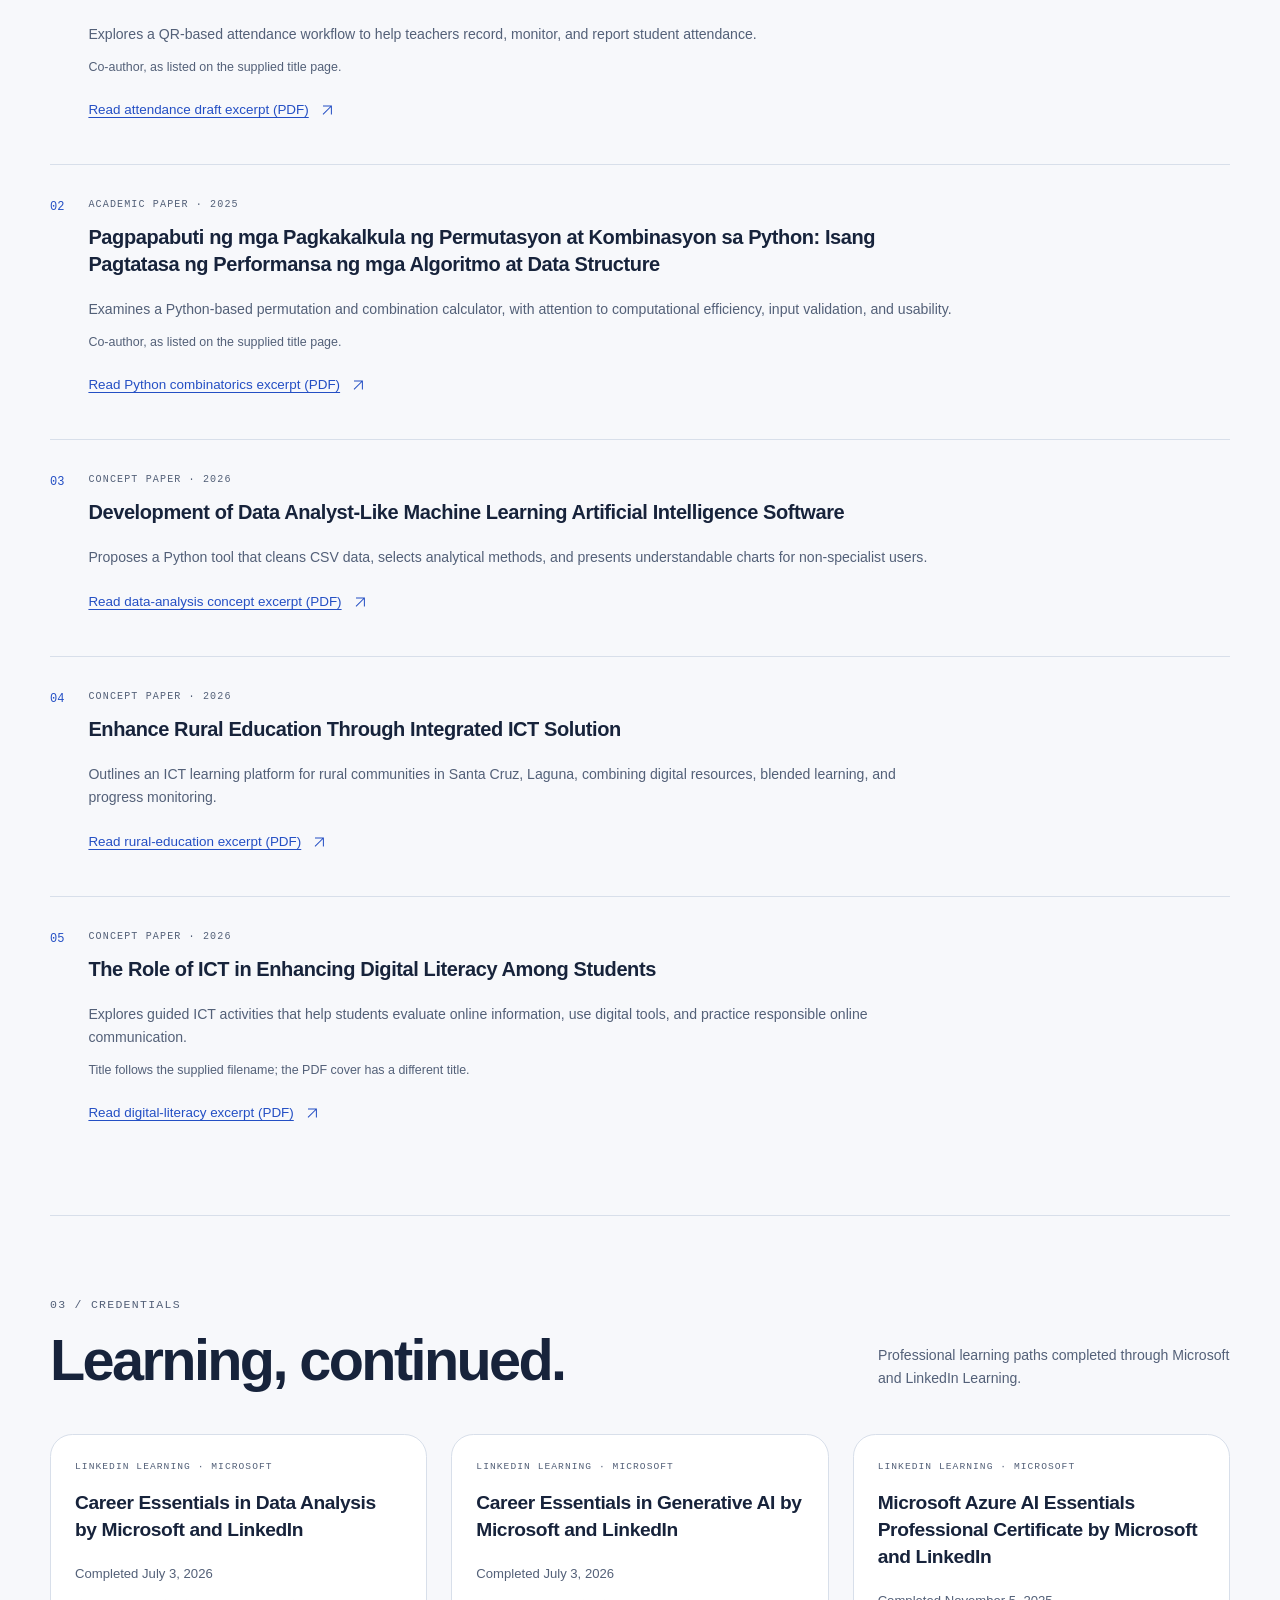
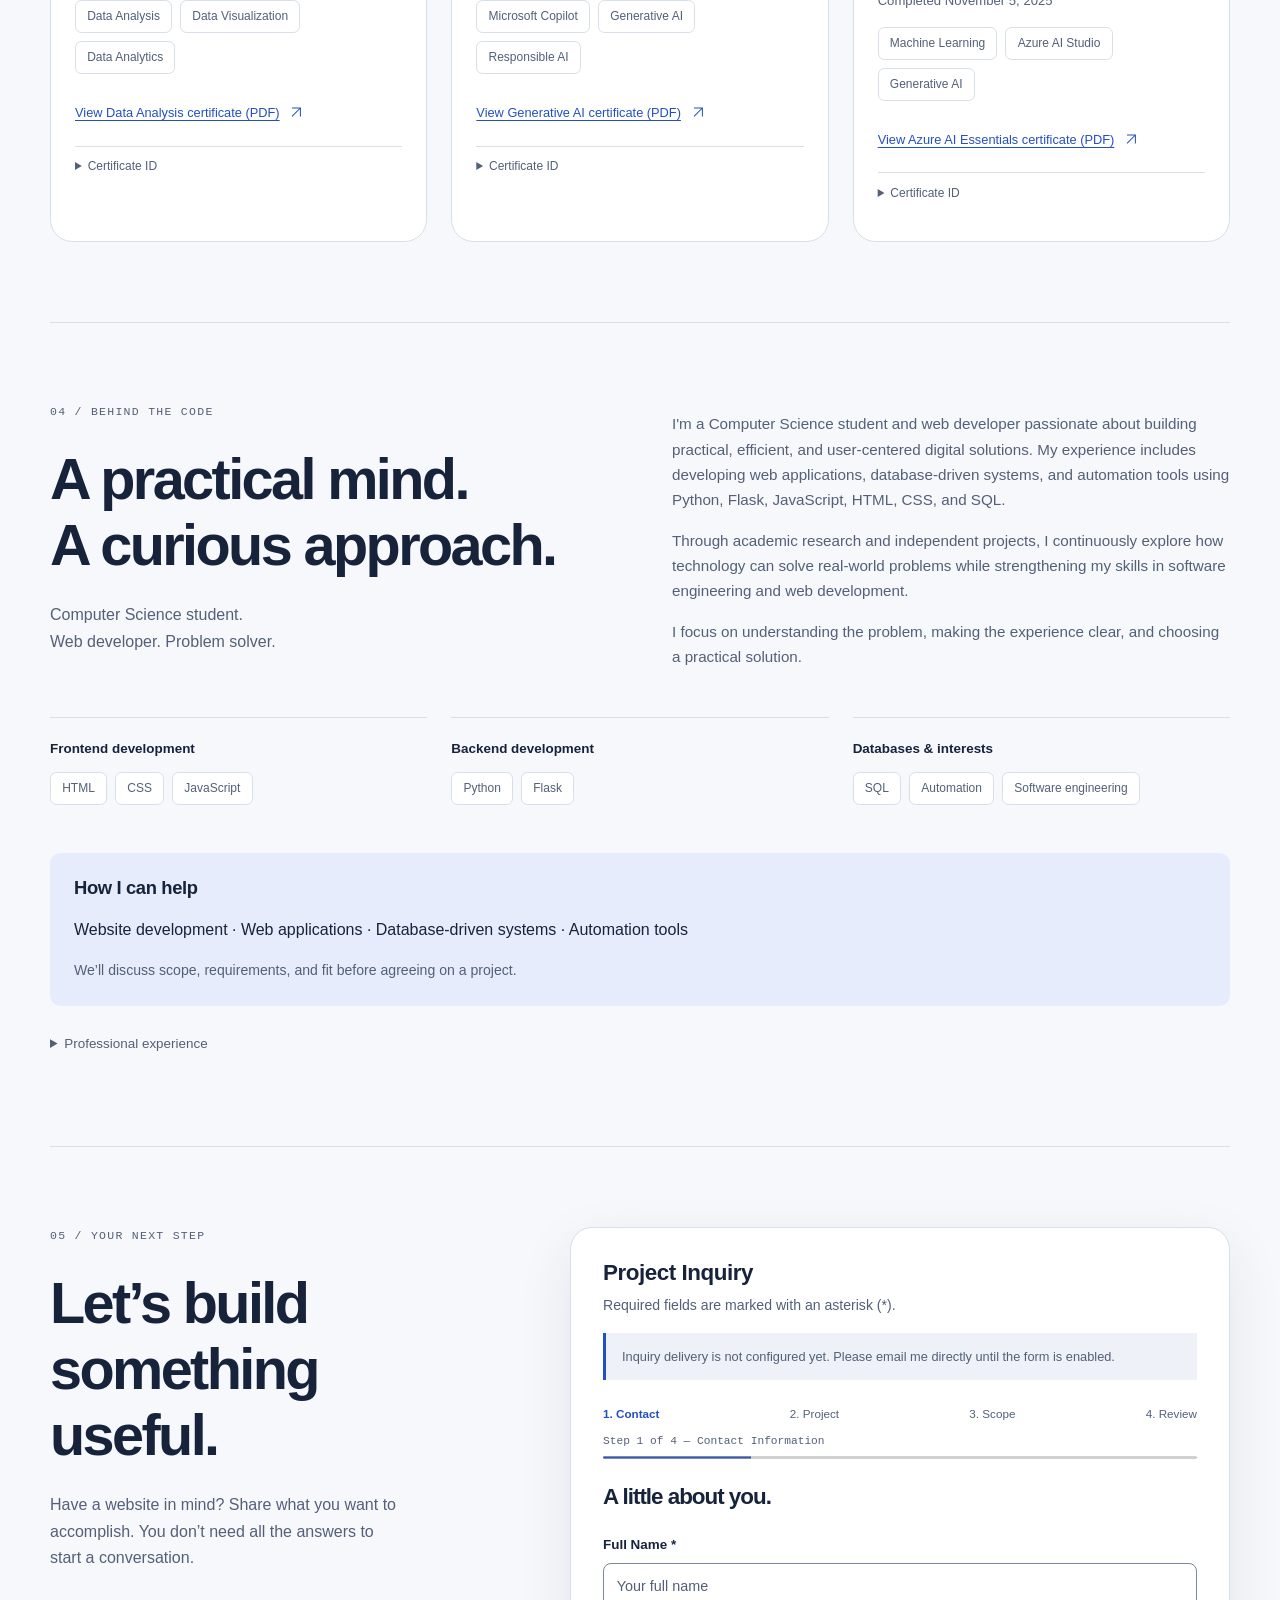
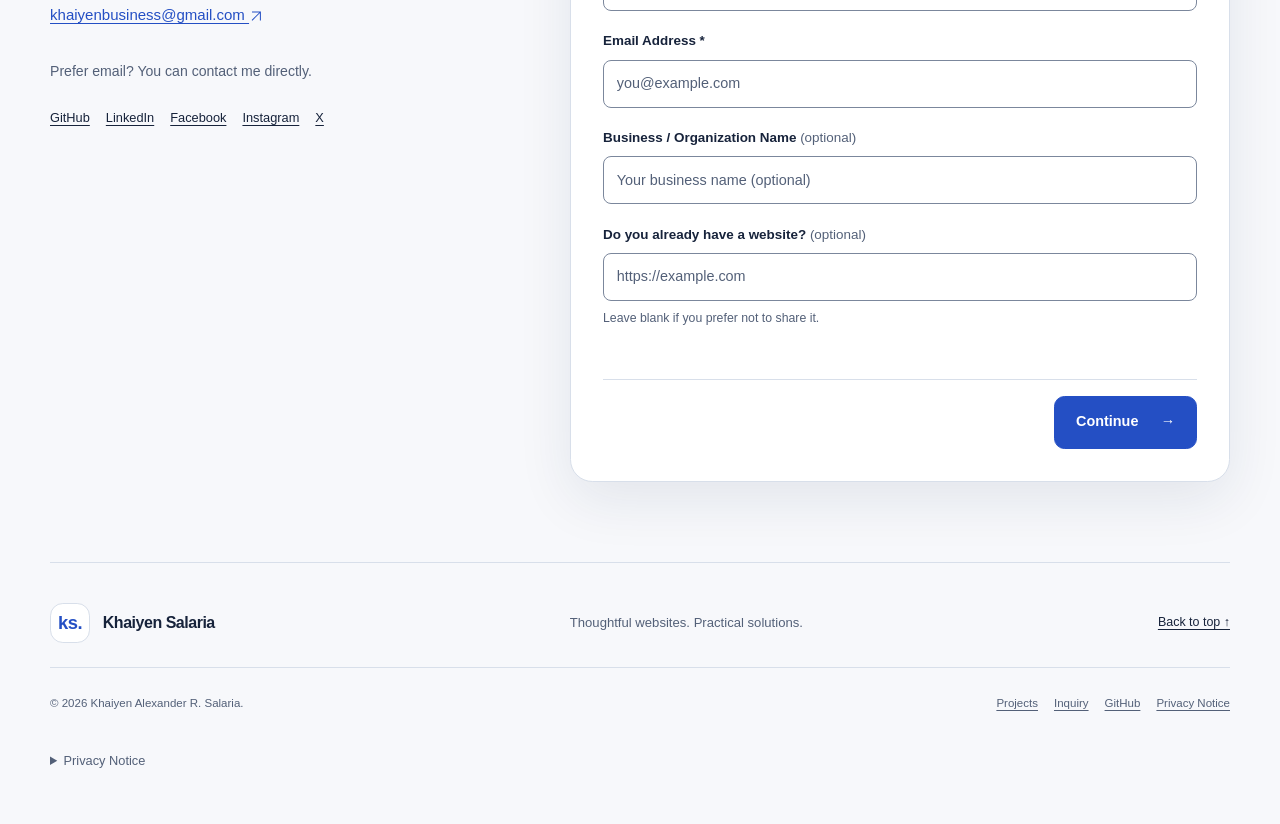
==== commit 055caa66: "Add portrait and certificates and date concept papers to 2026" ====
--- a/index.html
+++ b/index.html
@@ -51,8 +51,7 @@
       <div class="hero-visual">
         <div class="portrait-frame">
           <div class="portrait-top"><span>THE DEVELOPER</span><span aria-hidden="true">01 / KS</span></div>
-          <!-- Replace the monogram below with your supplied portrait; see README. -->
-          <div class="portrait-placeholder" aria-label="Profile photo to be added"><span class="portrait-monogram" aria-hidden="true">KS</span><span class="portrait-label">[TODO: INSERT PROFILE PHOTO]</span></div>
+          <img class="profile-photo" src="assets/images/profile.webp" width="800" height="1000" alt="Khaiyen Alexander R. Salaria at the beach" fetchpriority="high">
           <div class="portrait-caption"><span>Khaiyen Salaria</span><span>Code. Solve. Create.</span></div>
         </div>
         <div class="floating-note"><span class="code-icon" aria-hidden="true">&lt;/&gt;</span><div><strong>Thoughtful by design.</strong><span>Practical by development.</span></div></div>
@@ -109,14 +108,18 @@
       <div class="research-list">
         <article class="research-entry" id="research-attendance-draft"><span class="research-number" aria-hidden="true">01</span><div><p class="eyebrow">Academic draft · 2025</p><h3>Development of a Web-Based Attendance Monitoring System for ICT Students at the Philippine Women’s University</h3><p>Explores a QR-based attendance workflow to help teachers record, monitor, and report student attendance.</p><p class="research-role">Co-author, as listed on the supplied title page.</p><a class="research-link" href="assets/research/attendance-draft-excerpt.pdf">Read attendance draft excerpt (PDF) <svg class="arrow-icon" aria-hidden="true" viewBox="0 0 24 24"><path d="M5 19 19 5M5 5h14v14"/></svg></a></div></article>
         <article class="research-entry" id="research-python-combinatorics"><span class="research-number" aria-hidden="true">02</span><div><p class="eyebrow">Academic paper · 2025</p><h3 lang="fil">Pagpapabuti ng mga Pagkakalkula ng Permutasyon at Kombinasyon sa Python: Isang Pagtatasa ng Performansa ng mga Algoritmo at Data Structure</h3><p>Examines a Python-based permutation and combination calculator, with attention to computational efficiency, input validation, and usability.</p><p class="research-role">Co-author, as listed on the supplied title page.</p><a class="research-link" href="assets/research/python-combinatorics-excerpt.pdf">Read Python combinatorics excerpt (PDF) <svg class="arrow-icon" aria-hidden="true" viewBox="0 0 24 24"><path d="M5 19 19 5M5 5h14v14"/></svg></a></div></article>
-        <article class="research-entry" id="research-data-analysis-concept"><span class="research-number" aria-hidden="true">03</span><div><p class="eyebrow">Concept paper · Year: [TODO: INSERT YEAR]</p><h3>Development of Data Analyst-Like Machine Learning Artificial Intelligence Software</h3><p>Proposes a Python tool that cleans CSV data, selects analytical methods, and presents understandable charts for non-specialist users.</p><a class="research-link" href="assets/research/data-analysis-concept-excerpt.pdf">Read data-analysis concept excerpt (PDF) <svg class="arrow-icon" aria-hidden="true" viewBox="0 0 24 24"><path d="M5 19 19 5M5 5h14v14"/></svg></a></div></article>
-        <article class="research-entry" id="research-rural-education"><span class="research-number" aria-hidden="true">04</span><div><p class="eyebrow">Concept paper · Year: [TODO: INSERT YEAR]</p><h3>Enhance Rural Education Through Integrated ICT Solution</h3><p>Outlines an ICT learning platform for rural communities in Santa Cruz, Laguna, combining digital resources, blended learning, and progress monitoring.</p><a class="research-link" href="assets/research/rural-education-excerpt.pdf">Read rural-education excerpt (PDF) <svg class="arrow-icon" aria-hidden="true" viewBox="0 0 24 24"><path d="M5 19 19 5M5 5h14v14"/></svg></a></div></article>
-        <article class="research-entry" id="research-digital-literacy"><span class="research-number" aria-hidden="true">05</span><div><p class="eyebrow">Concept paper · Year: [TODO: INSERT YEAR]</p><h3>The Role of ICT in Enhancing Digital Literacy Among Students</h3><p>Explores guided ICT activities that help students evaluate online information, use digital tools, and practice responsible online communication.</p><p class="research-source-note">Title follows the supplied filename; the PDF cover has a different title.</p><a class="research-link" href="assets/research/digital-literacy-excerpt.pdf">Read digital-literacy excerpt (PDF) <svg class="arrow-icon" aria-hidden="true" viewBox="0 0 24 24"><path d="M5 19 19 5M5 5h14v14"/></svg></a></div></article>
+        <article class="research-entry" id="research-data-analysis-concept"><span class="research-number" aria-hidden="true">03</span><div><p class="eyebrow">Concept paper · 2026</p><h3>Development of Data Analyst-Like Machine Learning Artificial Intelligence Software</h3><p>Proposes a Python tool that cleans CSV data, selects analytical methods, and presents understandable charts for non-specialist users.</p><a class="research-link" href="assets/research/data-analysis-concept-excerpt.pdf">Read data-analysis concept excerpt (PDF) <svg class="arrow-icon" aria-hidden="true" viewBox="0 0 24 24"><path d="M5 19 19 5M5 5h14v14"/></svg></a></div></article>
+        <article class="research-entry" id="research-rural-education"><span class="research-number" aria-hidden="true">04</span><div><p class="eyebrow">Concept paper · 2026</p><h3>Enhance Rural Education Through Integrated ICT Solution</h3><p>Outlines an ICT learning platform for rural communities in Santa Cruz, Laguna, combining digital resources, blended learning, and progress monitoring.</p><a class="research-link" href="assets/research/rural-education-excerpt.pdf">Read rural-education excerpt (PDF) <svg class="arrow-icon" aria-hidden="true" viewBox="0 0 24 24"><path d="M5 19 19 5M5 5h14v14"/></svg></a></div></article>
+        <article class="research-entry" id="research-digital-literacy"><span class="research-number" aria-hidden="true">05</span><div><p class="eyebrow">Concept paper · 2026</p><h3>The Role of ICT in Enhancing Digital Literacy Among Students</h3><p>Explores guided ICT activities that help students evaluate online information, use digital tools, and practice responsible online communication.</p><p class="research-source-note">Title follows the supplied filename; the PDF cover has a different title.</p><a class="research-link" href="assets/research/digital-literacy-excerpt.pdf">Read digital-literacy excerpt (PDF) <svg class="arrow-icon" aria-hidden="true" viewBox="0 0 24 24"><path d="M5 19 19 5M5 5h14v14"/></svg></a></div></article>
       </div>
     </section>
     <section class="section-shell content-section" id="certifications" aria-labelledby="certifications-title">
-      <div class="section-heading"><div><p class="eyebrow">03 / Credentials</p><h2 id="certifications-title">Learning, continued.</h2></div><p>A place for verified certifications and professional credentials.</p></div>
-      <div class="empty-entry"><span class="entry-icon" aria-hidden="true">◇</span><div><h3>[TODO: INSERT CERTIFICATIONS]</h3><p>Certificate name, issuer, issue date, and verification link or credential identifier, where available, to be supplied.</p></div><span class="entry-note">Sources pending</span></div>
+      <div class="section-heading"><div><p class="eyebrow">03 / Credentials</p><h2 id="certifications-title">Learning, continued.</h2></div><p>Professional learning paths completed through Microsoft and LinkedIn Learning.</p></div>
+      <div class="certificate-grid">
+        <article class="certificate-card"><p class="eyebrow">LinkedIn Learning · Microsoft</p><h3>Career Essentials in Data Analysis by Microsoft and LinkedIn</h3><p class="certificate-date">Completed <time datetime="2026-07-03">July 3, 2026</time></p><ul class="tags" aria-label="Career Essentials in Data Analysis by Microsoft and LinkedIn covered skills"><li>Data Analysis</li><li>Data Visualization</li><li>Data Analytics</li></ul><a class="certificate-link" href="assets/certificates/data-analysis.pdf">View Data Analysis certificate (PDF) <svg class="arrow-icon" aria-hidden="true" viewBox="0 0 24 24"><path d="M5 19 19 5M5 5h14v14"/></svg></a><details class="credential-details"><summary>Certificate ID</summary><p>61cb0aec32ea0eabf4500d2281578b754447a2410b5eea338b5b94527c91ba3b</p></details></article>
+        <article class="certificate-card"><p class="eyebrow">LinkedIn Learning · Microsoft</p><h3>Career Essentials in Generative AI by Microsoft and LinkedIn</h3><p class="certificate-date">Completed <time datetime="2026-07-03">July 3, 2026</time></p><ul class="tags" aria-label="Career Essentials in Generative AI by Microsoft and LinkedIn covered skills"><li>Microsoft Copilot</li><li>Generative AI</li><li>Responsible AI</li></ul><a class="certificate-link" href="assets/certificates/generative-ai.pdf">View Generative AI certificate (PDF) <svg class="arrow-icon" aria-hidden="true" viewBox="0 0 24 24"><path d="M5 19 19 5M5 5h14v14"/></svg></a><details class="credential-details"><summary>Certificate ID</summary><p>c66af461d8f9d4e6ecbb8b0e47991c6a5d2f1189d77517d9d19e0b0a60b76a47</p></details></article>
+        <article class="certificate-card"><p class="eyebrow">LinkedIn Learning · Microsoft</p><h3>Microsoft Azure AI Essentials Professional Certificate by Microsoft and LinkedIn</h3><p class="certificate-date">Completed <time datetime="2025-11-05">November 5, 2025</time></p><ul class="tags" aria-label="Microsoft Azure AI Essentials Professional Certificate by Microsoft and LinkedIn covered skills"><li>Machine Learning</li><li>Azure AI Studio</li><li>Generative AI</li></ul><a class="certificate-link" href="assets/certificates/azure-ai-essentials.pdf">View Azure AI Essentials certificate (PDF) <svg class="arrow-icon" aria-hidden="true" viewBox="0 0 24 24"><path d="M5 19 19 5M5 5h14v14"/></svg></a><details class="credential-details"><summary>Certificate ID</summary><p>649d6b8bac3bbbe9343d428f90ff551a2c061a5200d90a3392d398594deee1fa</p></details></article>
+      </div>
     </section>
     <section class="section-shell content-section" id="about" aria-labelledby="about-title">
       <div class="about-grid"><div><p class="eyebrow">04 / Behind the code</p><h2 id="about-title">A practical mind.<br>A curious approach.</h2><p class="about-lead">Computer Science student.<br>Web developer. Problem solver.</p></div><div class="about-copy"><p>I'm a Computer Science student and web developer passionate about building practical, efficient, and user-centered digital solutions. My experience includes developing web applications, database-driven systems, and automation tools using Python, Flask, JavaScript, HTML, CSS, and SQL.</p><p>Through academic research and independent projects, I continuously explore how technology can solve real-world problems while strengthening my skills in software engineering and web development.</p><p>I focus on understanding the problem, making the experience clear, and choosing a practical solution.</p></div></div>
--- a/style.css
+++ b/style.css
@@ -74,7 +74,7 @@
 .hero-links { display: flex; gap: 1.4rem; align-items: center; margin-top: 2rem; font-size: .78rem; }
 .hero-links a { padding-block: .6rem; }
 .hero-links > span { color: var(--muted); padding-left: 1.4rem; border-left: 1px solid var(--line); }
-.hero-visual { position: relative; padding: 1.5rem 1rem 2rem; }
+.hero-visual { position: relative; padding: 1.5rem 1rem 3.5rem; }
 .portrait-frame { background: linear-gradient(145deg, var(--surface), var(--surface-soft)); border: 1px solid var(--line); box-shadow: var(--shadow); border-radius: var(--radius-lg); padding: 1.4rem; transform: rotate(2deg); }
 .portrait-top { display: flex; justify-content: space-between; gap: 1rem; color: var(--muted); font: .62rem var(--mono); letter-spacing: .08em; }
 .portrait-placeholder { min-height: 330px; display: flex; flex-direction: column; justify-content: center; align-items: center; gap: 1rem; position: relative; margin-block: 1.2rem; border: 1px solid var(--line); border-radius: 1rem; background: radial-gradient(ellipse at 25% 20%, var(--glow), var(--transparent) 70%), radial-gradient(ellipse at 80% 90%, var(--glow-secondary), var(--surface-soft) 75%); }
@@ -83,7 +83,7 @@
 .portrait-caption { display: flex; flex-wrap: wrap; justify-content: space-between; gap: .5rem; font-size: .75rem; }
 .portrait-caption span:first-child { font-weight: 650; }
 .portrait-caption span:last-child { color: var(--muted); }
-.profile-photo { display: block; width: 100%; height: auto; aspect-ratio: 4 / 5; object-fit: cover; border-radius: 1rem; }
+.profile-photo { display: block; width: 100%; height: auto; aspect-ratio: 4 / 5; object-fit: cover; border-radius: 1rem; margin-block: 1.2rem; }
 .floating-note { display: flex; gap: .8rem; align-items: center; padding: 1rem 1.3rem; border: 1px solid var(--line); border-radius: 1rem; background: var(--glass); box-shadow: var(--shadow); position: absolute; left: -1rem; bottom: .25rem; transform: rotate(-3deg); }
 .floating-note strong, .floating-note div > span { display: block; font-size: .78rem; }
 .floating-note div > span { color: var(--muted); font-size: .7rem; }
@@ -125,6 +125,15 @@
 .research-entry h3 { max-width: 50rem; line-height: 1.35; font-size: 1.25rem; }
 .research-entry p:not(.eyebrow) { max-width: 54rem; font-size: .88rem; color: var(--muted); margin-bottom: .65rem; }
 .research-entry .research-role, .research-entry .research-source-note { font-size: .78rem !important; }
+.certificate-grid { display: grid; grid-template-columns: repeat(3, minmax(0, 1fr)); gap: 1.5rem; }
+.certificate-card { padding: 1.5rem; background: var(--surface); border: 1px solid var(--line); border-radius: var(--radius); }
+.certificate-card .eyebrow { font-size: .6rem; margin-bottom: 1rem; }
+.certificate-card h3 { font-size: 1.2rem; line-height: 1.4; }
+.certificate-date { color: var(--muted); font-size: .82rem; }
+.certificate-link { display: inline-flex; align-items: center; gap: .6rem; min-height: 44px; padding-block: .65rem; color: var(--accent); font-size: .8rem; }
+.credential-details { color: var(--muted); font-size: .75rem; border-top: 1px solid var(--line); margin-top: .7rem; }
+.credential-details p { overflow-wrap: anywhere; font-family: var(--mono); }
+@media (max-width: 960px) { .certificate-grid { grid-template-columns: 1fr; } }
 .empty-entry { display: flex; gap: 1.5rem; align-items: center; background: var(--surface); border: 1px solid var(--line); border-radius: var(--radius); padding: 2rem; }
 .entry-icon { display: grid; place-items: center; flex-shrink: 0; width: 3.5rem; height: 3.5rem; border-radius: 1rem; color: var(--accent); background: var(--accent-soft); font-size: 1.5rem; }
 .empty-entry h3 { font-size: .96rem; overflow-wrap: anywhere; }
